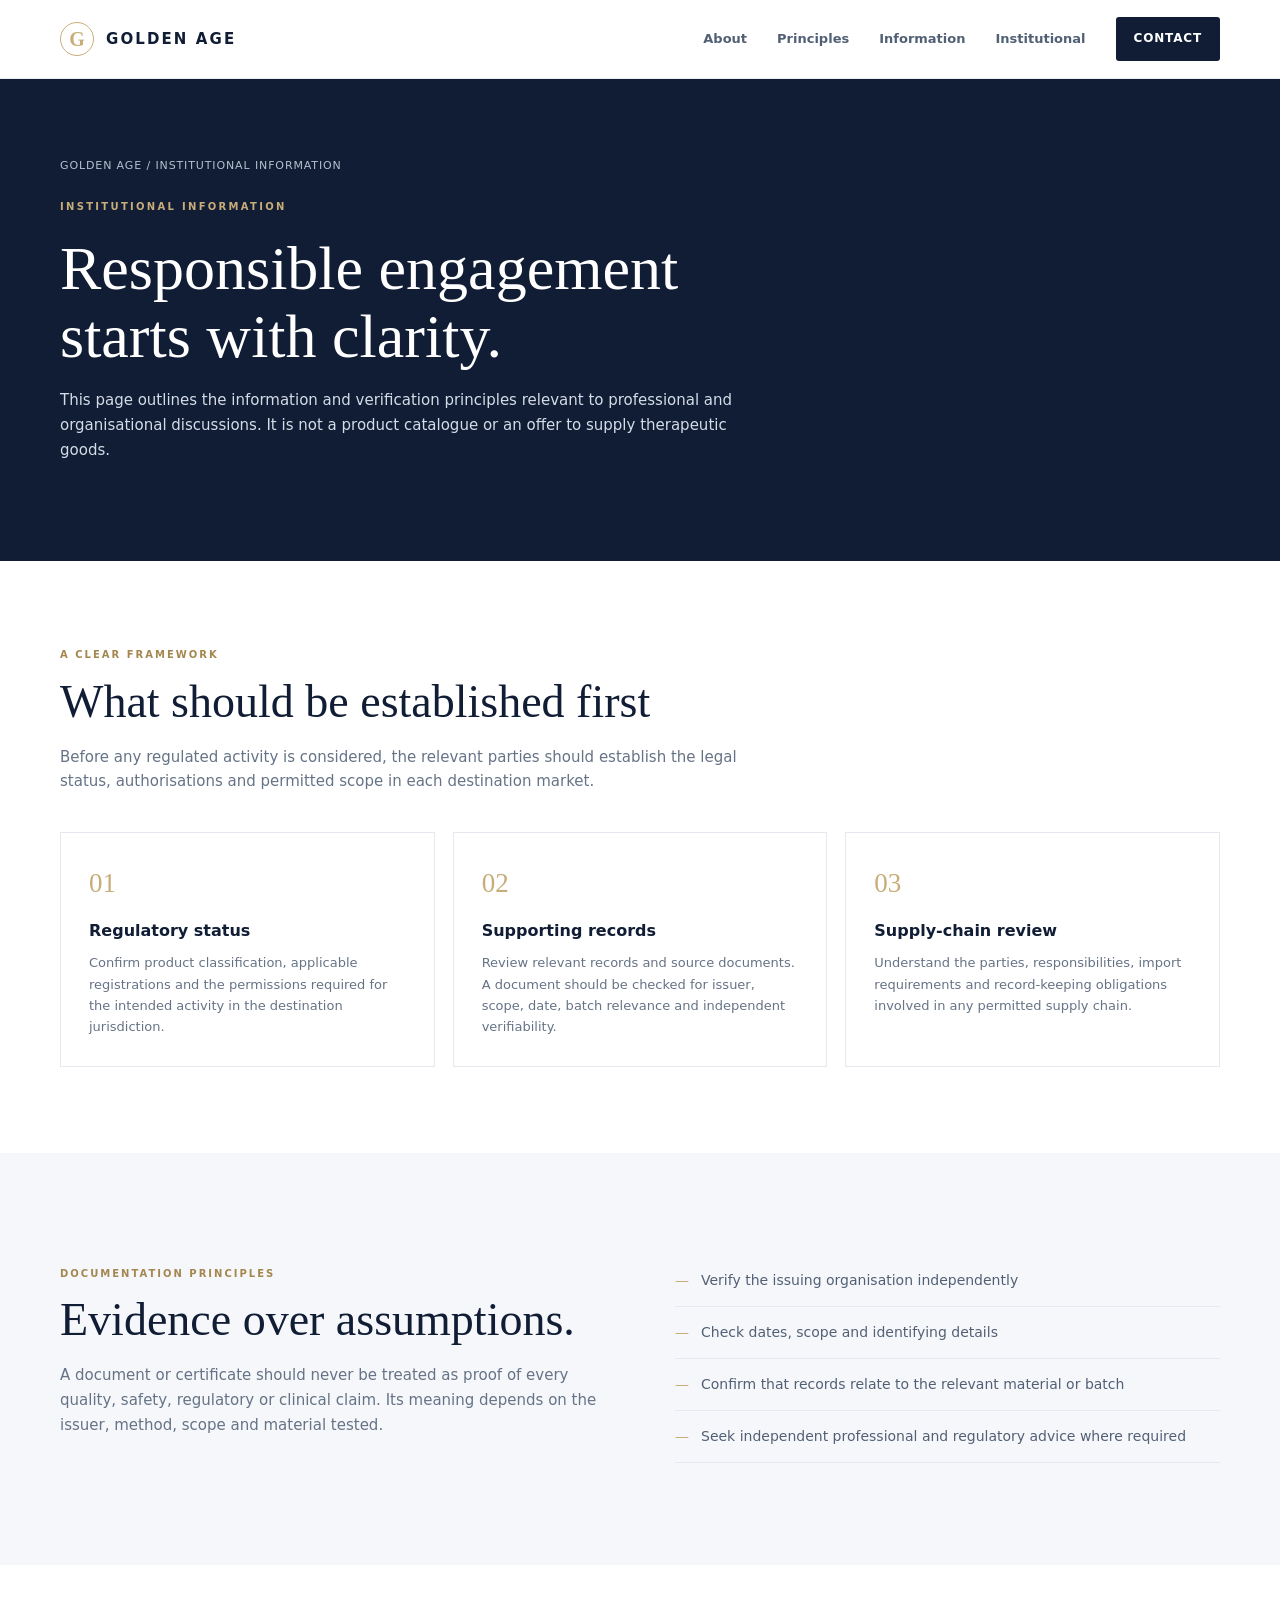
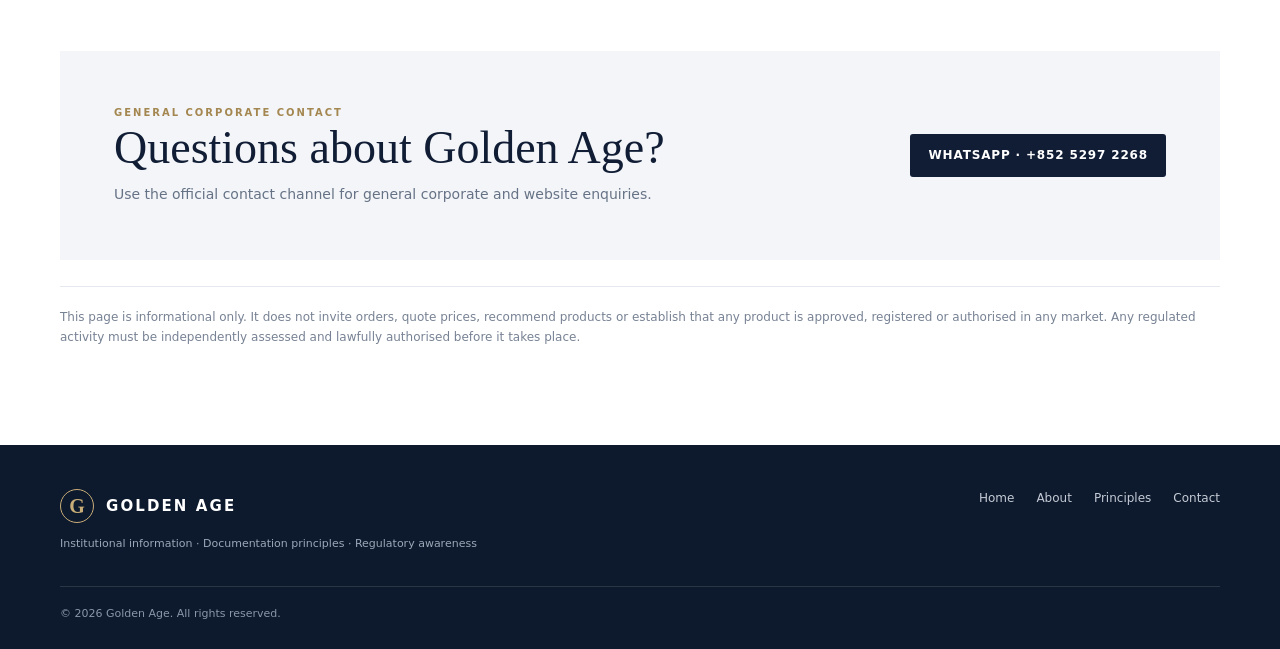
==== wholesale/index.html @ ae931aac "Add institutional information page" ====
<!doctype html>
<html lang="en">
<head>
<meta charset="utf-8"><meta name="viewport" content="width=device-width,initial-scale=1">
<meta name="description" content="Golden Age institutional information and responsible documentation principles.">
<meta name="theme-color" content="#101d35"><title>Institutional Information | Golden Age</title>
<link rel="stylesheet" href="../assets/style.css">
</head>
<body>
<header><div class="wrap nav">
<a class="brand" href="../"><span class="mark">G</span><span>GOLDEN AGE</span></a>
<nav class="links" aria-label="Main navigation"><a href="../#about">About</a><a href="../#principles">Principles</a><a href="../#information">Information</a><a href="./">Institutional</a><a class="nav-cta" href="https://wa.me/85252972268" target="_blank" rel="noopener">CONTACT</a></nav>
</div></header>
<main>
<section class="page-hero"><div class="wrap"><div class="crumb">GOLDEN AGE / INSTITUTIONAL INFORMATION</div><div class="eyebrow" style="margin-top:24px">Institutional information</div><h1>Responsible engagement<br>starts with clarity.</h1><p>This page outlines the information and verification principles relevant to professional and organisational discussions. It is not a product catalogue or an offer to supply therapeutic goods.</p></div></section>
<section class="section"><div class="wrap">
<div class="section-head"><div class="kicker">A clear framework</div><h2>What should be established first</h2><p class="lead">Before any regulated activity is considered, the relevant parties should establish the legal status, authorisations and permitted scope in each destination market.</p></div>
<div class="grid">
<article class="card"><div class="num">01</div><h3>Regulatory status</h3><p>Confirm product classification, applicable registrations and the permissions required for the intended activity in the destination jurisdiction.</p></article>
<article class="card"><div class="num">02</div><h3>Supporting records</h3><p>Review relevant records and source documents. A document should be checked for issuer, scope, date, batch relevance and independent verifiability.</p></article>
<article class="card"><div class="num">03</div><h3>Supply-chain review</h3><p>Understand the parties, responsibilities, import requirements and record-keeping obligations involved in any permitted supply chain.</p></article>
</div></div></section>
<section class="section soft"><div class="wrap split">
<div><div class="kicker">Documentation principles</div><h2>Evidence over assumptions.</h2><p class="lead">A document or certificate should never be treated as proof of every quality, safety, regulatory or clinical claim. Its meaning depends on the issuer, method, scope and material tested.</p></div>
<div><ul class="list"><li>Verify the issuing organisation independently</li><li>Check dates, scope and identifying details</li><li>Confirm that records relate to the relevant material or batch</li><li>Seek independent professional and regulatory advice where required</li></ul></div>
</div></section>
<section class="section"><div class="wrap">
<div class="contact"><div><div class="kicker">General corporate contact</div><h2>Questions about Golden Age?</h2><p>Use the official contact channel for general corporate and website enquiries.</p></div><a class="button" href="https://wa.me/85252972268" target="_blank" rel="noopener">WHATSAPP · +852 5297 2268</a></div>
<p class="notice">This page is informational only. It does not invite orders, quote prices, recommend products or establish that any product is approved, registered or authorised in any market. Any regulated activity must be independently assessed and lawfully authorised before it takes place.</p>
</div></section>
</main>
<footer><div class="wrap"><div class="foot"><div><a class="brand" href="../"><span class="mark">G</span><span style="color:#fff">GOLDEN AGE</span></a><small>Institutional information · Documentation principles · Regulatory awareness</small></div><div class="foot-links"><a href="../">Home</a><a href="../#about">About</a><a href="../#principles">Principles</a><a href="https://wa.me/85252972268" target="_blank" rel="noopener">Contact</a></div></div><div class="copyright">© 2026 Golden Age. All rights reserved.</div></div></footer>
</body></html>
---- assets/style.css ----
:root{--navy:#101d35;--navy2:#172945;--gold:#c8ad78;--ink:#1b2638;--muted:#667386;--line:#e5e9ef;--soft:#f5f7fa;--max:1160px}
*{box-sizing:border-box}html{scroll-behavior:smooth}body{margin:0;font-family:Inter,ui-sans-serif,system-ui,-apple-system,BlinkMacSystemFont,"Segoe UI",sans-serif;color:var(--ink);background:#fff;line-height:1.65}
a{color:inherit;text-decoration:none}.wrap{width:min(var(--max),calc(100% - 48px));margin:auto}
header{position:sticky;top:0;z-index:10;background:rgba(255,255,255,.94);backdrop-filter:blur(14px);border-bottom:1px solid rgba(229,233,239,.9)}
.nav{height:78px;display:flex;align-items:center;justify-content:space-between;gap:24px}.brand{display:flex;align-items:center;gap:12px;color:var(--navy);font-weight:750;letter-spacing:.14em;font-size:15px}.mark{width:34px;height:34px;border:1px solid var(--gold);border-radius:50%;display:grid;place-items:center;color:var(--gold);font-family:Georgia,serif;font-size:20px;letter-spacing:0}.links{display:flex;align-items:center;gap:30px;color:#526075;font-size:13px;font-weight:600}.links a:hover{color:var(--navy)}.nav-cta,.button{display:inline-flex;align-items:center;justify-content:center;padding:12px 18px;border-radius:3px;background:var(--navy);color:#fff;font-size:12px;font-weight:700;letter-spacing:.07em;transition:.2s}.nav-cta:hover,.button:hover{background:var(--navy2);transform:translateY(-1px)}
.hero{background:linear-gradient(115deg,rgba(13,27,49,.96),rgba(19,42,69,.91)),radial-gradient(circle at 80% 20%,#647b91,transparent 38%);color:#fff;overflow:hidden;position:relative}.hero:after{content:"";position:absolute;width:540px;height:540px;border:1px solid rgba(200,173,120,.25);border-radius:50%;right:-130px;top:-200px;box-shadow:0 0 0 55px rgba(200,173,120,.035),0 0 0 110px rgba(200,173,120,.025)}.hero-inner{position:relative;z-index:1;padding:112px 0 120px;max-width:780px}.eyebrow{color:var(--gold);font-size:10px;letter-spacing:.23em;font-weight:800;text-transform:uppercase}.hero h1{font-family:Georgia,"Times New Roman",serif;font-weight:400;font-size:clamp(44px,7vw,76px);line-height:1.08;letter-spacing:-.035em;margin:24px 0}.hero p{color:#d5deea;max-width:610px;font-size:16px;line-height:1.85;margin:0 0 32px}.hero .button{background:var(--gold);color:var(--navy)}.hero .button:hover{background:#dbc69b}
.section{padding:86px 0}.section.soft{background:var(--soft)}.section-head{max-width:680px;margin-bottom:38px}.kicker{color:#a48750;font-size:10px;letter-spacing:.2em;font-weight:800;text-transform:uppercase}.section h2{font-family:Georgia,serif;font-size:clamp(32px,4vw,46px);font-weight:400;line-height:1.15;color:var(--navy);margin:12px 0 16px}.lead{color:var(--muted);font-size:15px;max-width:680px}.grid{display:grid;grid-template-columns:repeat(3,1fr);gap:18px}.card{background:#fff;border:1px solid var(--line);padding:28px;min-height:210px}.card .num{font-family:Georgia,serif;color:var(--gold);font-size:27px}.card h3{font-size:16px;color:var(--navy);margin:12px 0 8px}.card p{font-size:13px;color:var(--muted);margin:0}.split{display:grid;grid-template-columns:1fr 1fr;gap:70px;align-items:center}.panel{background:var(--navy);color:#fff;padding:42px;position:relative;overflow:hidden}.panel:after{content:"GA";position:absolute;right:15px;bottom:-50px;font-family:Georgia,serif;font-size:190px;color:rgba(255,255,255,.045)}.panel h3{font-family:Georgia,serif;font-weight:400;font-size:30px;line-height:1.2;margin:0 0 15px;position:relative;z-index:1}.panel p{color:#d0d9e5;font-size:13px;position:relative;z-index:1}.list{padding:0;list-style:none}.list li{padding:14px 0;border-bottom:1px solid var(--line);font-size:14px;color:#526075}.list li:before{content:"—";color:var(--gold);margin-right:12px}.contact{background:#f3f5f8;padding:54px;display:flex;justify-content:space-between;align-items:center;gap:30px}.contact h2{margin:0 0 8px}.contact p{margin:0;color:var(--muted);font-size:14px}.notice{font-size:12px;color:#778294;line-height:1.7;border-top:1px solid var(--line);padding-top:20px;margin-top:26px}
footer{background:#0d192c;color:#d8dfeb;padding:44px 0 26px}.foot{display:flex;justify-content:space-between;gap:30px;align-items:flex-start}.foot small{display:block;color:#9ba8ba;font-size:11px;max-width:600px;margin-top:12px}.foot-links{display:flex;gap:22px;color:#c4cbd6;font-size:12px}.copyright{border-top:1px solid rgba(255,255,255,.12);margin-top:32px;padding-top:18px;color:#8997aa;font-size:11px}
.page-hero{background:var(--navy);color:#fff;padding:78px 0 84px}.page-hero h1{font-family:Georgia,serif;font-size:clamp(40px,6vw,62px);font-weight:400;line-height:1.1;margin:18px 0}.page-hero p{max-width:680px;color:#d4dce7;font-size:15px}.crumb{font-size:11px;color:#b5c0ce;letter-spacing:.08em}
@media(max-width:760px){.wrap{width:min(100% - 36px,var(--max))}.nav{height:68px}.links{gap:14px}.links a:not(.nav-cta){display:none}.nav-cta{padding:10px 12px;font-size:10px}.hero-inner{padding:78px 0 88px}.grid{grid-template-columns:1fr}.section{padding:64px 0}.split{grid-template-columns:1fr;gap:28px}.contact{padding:30px;display:block}.contact .button{margin-top:22px}.foot{display:block}.foot-links{margin-top:24px;flex-wrap:wrap}.panel{padding:30px}}
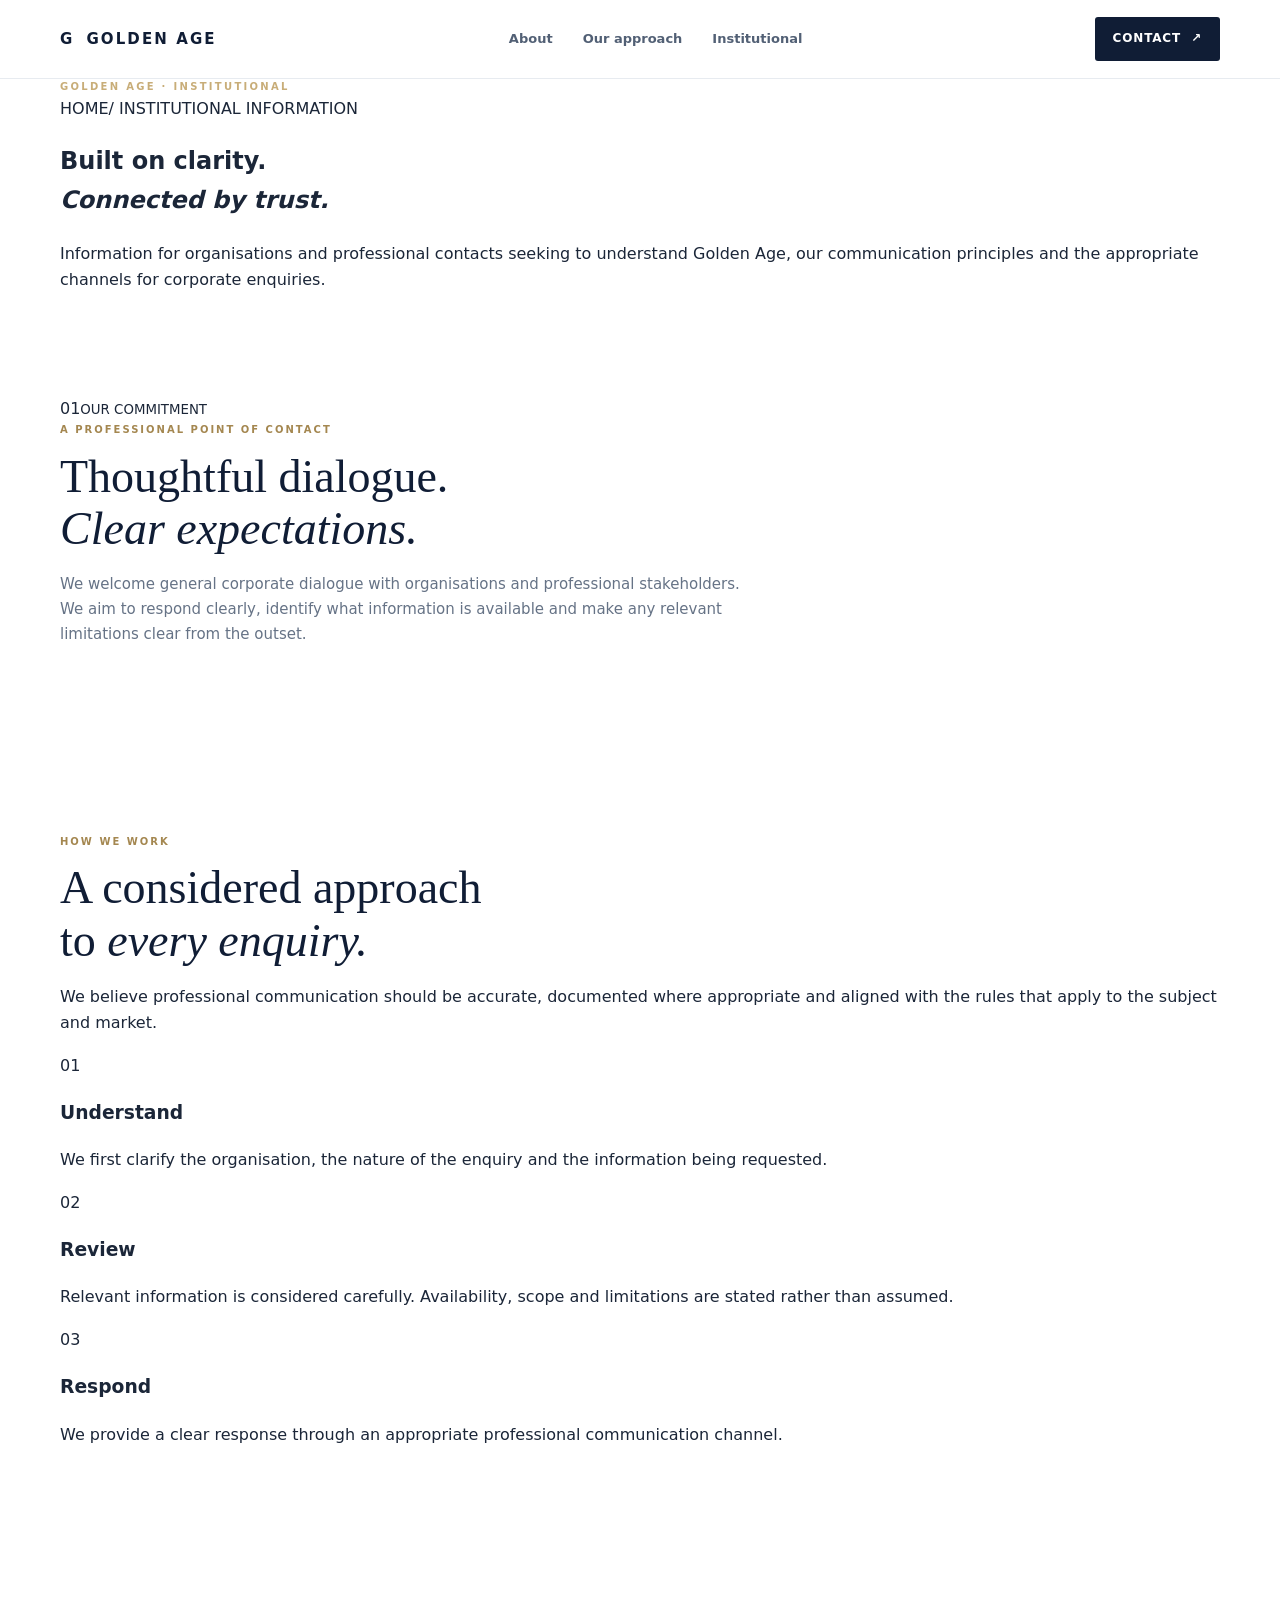
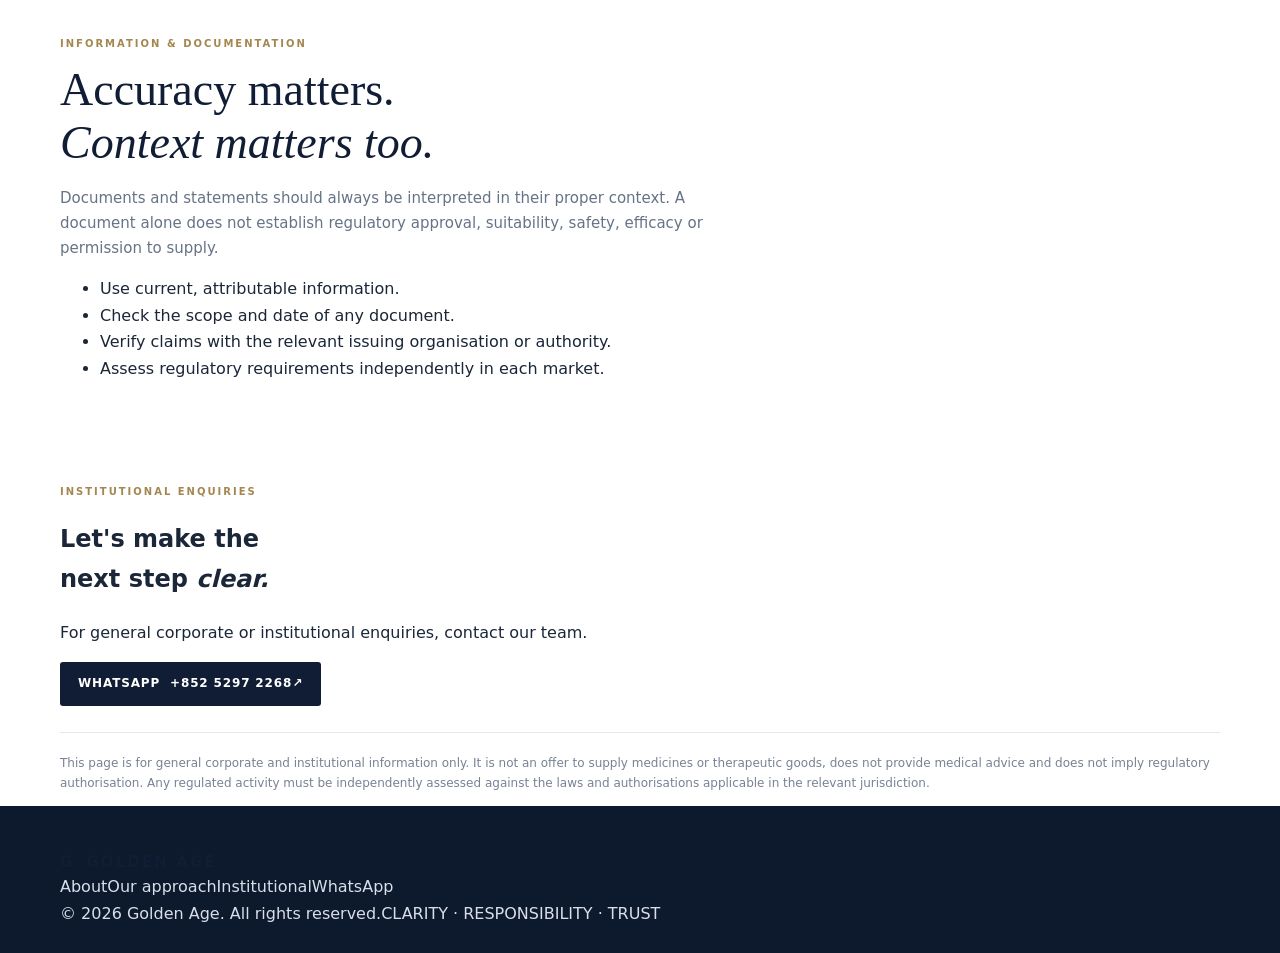
==== commit 3e3b4ba5: "Add Golden Age institutional information landing page" ====
--- a/wholesale/index.html
+++ b/wholesale/index.html
@@ -1,33 +1,20 @@
 <!doctype html>
 <html lang="en">
 <head>
-<meta charset="utf-8"><meta name="viewport" content="width=device-width,initial-scale=1">
-<meta name="description" content="Golden Age institutional information and responsible documentation principles.">
-<meta name="theme-color" content="#101d35"><title>Institutional Information | Golden Age</title>
-<link rel="stylesheet" href="../assets/style.css">
+<meta charset="utf-8"><meta name="viewport" content="width=device-width,initial-scale=1"><meta name="theme-color" content="#123b32">
+<meta name="description" content="Golden Age institutional information — corporate enquiries, documentation principles and responsible communication.">
+<meta property="og:title" content="Institutional Information | Golden Age"><meta property="og:description" content="Connect with Golden Age for general institutional and corporate enquiries.">
+<title>Institutional Information | Golden Age</title><link rel="stylesheet" href="../assets/style.css">
 </head>
 <body>
-<header><div class="wrap nav">
-<a class="brand" href="../"><span class="mark">G</span><span>GOLDEN AGE</span></a>
-<nav class="links" aria-label="Main navigation"><a href="../#about">About</a><a href="../#principles">Principles</a><a href="../#information">Information</a><a href="./">Institutional</a><a class="nav-cta" href="https://wa.me/85252972268" target="_blank" rel="noopener">CONTACT</a></nav>
-</div></header>
+<header class="site-header"><div class="wrap nav"><a class="brand" href="../"><span class="brand-mark">G</span><span>GOLDEN AGE</span></a><nav class="links" aria-label="Main navigation"><a href="../#about">About</a><a href="../#principles">Our approach</a><a class="active" href="./">Institutional</a></nav><a class="nav-cta" href="https://wa.me/85252972268?text=Hello%20Golden%20Age%2C%20I%27d%20like%20to%20make%20a%20general%20institutional%20enquiry." target="_blank" rel="noopener noreferrer">CONTACT&nbsp; ↗</a></div></header>
 <main>
-<section class="page-hero"><div class="wrap"><div class="crumb">GOLDEN AGE / INSTITUTIONAL INFORMATION</div><div class="eyebrow" style="margin-top:24px">Institutional information</div><h1>Responsible engagement<br>starts with clarity.</h1><p>This page outlines the information and verification principles relevant to professional and organisational discussions. It is not a product catalogue or an offer to supply therapeutic goods.</p></div></section>
-<section class="section"><div class="wrap">
-<div class="section-head"><div class="kicker">A clear framework</div><h2>What should be established first</h2><p class="lead">Before any regulated activity is considered, the relevant parties should establish the legal status, authorisations and permitted scope in each destination market.</p></div>
-<div class="grid">
-<article class="card"><div class="num">01</div><h3>Regulatory status</h3><p>Confirm product classification, applicable registrations and the permissions required for the intended activity in the destination jurisdiction.</p></article>
-<article class="card"><div class="num">02</div><h3>Supporting records</h3><p>Review relevant records and source documents. A document should be checked for issuer, scope, date, batch relevance and independent verifiability.</p></article>
-<article class="card"><div class="num">03</div><h3>Supply-chain review</h3><p>Understand the parties, responsibilities, import requirements and record-keeping obligations involved in any permitted supply chain.</p></article>
-</div></div></section>
-<section class="section soft"><div class="wrap split">
-<div><div class="kicker">Documentation principles</div><h2>Evidence over assumptions.</h2><p class="lead">A document or certificate should never be treated as proof of every quality, safety, regulatory or clinical claim. Its meaning depends on the issuer, method, scope and material tested.</p></div>
-<div><ul class="list"><li>Verify the issuing organisation independently</li><li>Check dates, scope and identifying details</li><li>Confirm that records relate to the relevant material or batch</li><li>Seek independent professional and regulatory advice where required</li></ul></div>
-</div></section>
-<section class="section"><div class="wrap">
-<div class="contact"><div><div class="kicker">General corporate contact</div><h2>Questions about Golden Age?</h2><p>Use the official contact channel for general corporate and website enquiries.</p></div><a class="button" href="https://wa.me/85252972268" target="_blank" rel="noopener">WHATSAPP · +852 5297 2268</a></div>
-<p class="notice">This page is informational only. It does not invite orders, quote prices, recommend products or establish that any product is approved, registered or authorised in any market. Any regulated activity must be independently assessed and lawfully authorised before it takes place.</p>
-</div></section>
+<section class="sub-hero"><div class="wrap"><div class="eyebrow"><span class="eyebrow-line"></span> GOLDEN AGE · INSTITUTIONAL</div><div class="sub-hero-grid"><div><div class="breadcrumb"><a href="../">HOME</a><span>/</span> INSTITUTIONAL INFORMATION</div><h1>Built on clarity.<br><em>Connected by trust.</em></h1></div><p>Information for organisations and professional contacts seeking to understand Golden Age, our communication principles and the appropriate channels for corporate enquiries.</p></div></div></section>
+<section class="section institutional-intro"><div class="wrap intro-grid"><div class="section-index"><span>01</span><i></i><small>OUR COMMITMENT</small></div><div><div class="kicker">A PROFESSIONAL POINT OF CONTACT</div><h2>Thoughtful dialogue.<br><em>Clear expectations.</em></h2><p class="lead">We welcome general corporate dialogue with organisations and professional stakeholders. We aim to respond clearly, identify what information is available and make any relevant limitations clear from the outset.</p></div></div></section>
+<section class="section institutional-soft"><div class="wrap"><div class="section-heading"><div><div class="kicker">HOW WE WORK</div><h2>A considered approach<br>to <em>every enquiry.</em></h2></div><p>We believe professional communication should be accurate, documented where appropriate and aligned with the rules that apply to the subject and market.</p></div><div class="process-grid"><article><span>01</span><h3>Understand</h3><p>We first clarify the organisation, the nature of the enquiry and the information being requested.</p></article><article><span>02</span><h3>Review</h3><p>Relevant information is considered carefully. Availability, scope and limitations are stated rather than assumed.</p></article><article><span>03</span><h3>Respond</h3><p>We provide a clear response through an appropriate professional communication channel.</p></article></div></div></section>
+<section class="section"><div class="wrap documentation-grid"><div><div class="kicker">INFORMATION &amp; DOCUMENTATION</div><h2>Accuracy matters.<br><em>Context matters too.</em></h2></div><div><p class="lead">Documents and statements should always be interpreted in their proper context. A document alone does not establish regulatory approval, suitability, safety, efficacy or permission to supply.</p><ul class="clean-list"><li>Use current, attributable information.</li><li>Check the scope and date of any document.</li><li>Verify claims with the relevant issuing organisation or authority.</li><li>Assess regulatory requirements independently in each market.</li></ul></div></div></section>
+<section class="cta-section"><div class="wrap cta-panel"><div><div class="kicker kicker-light">INSTITUTIONAL ENQUIRIES</div><h2>Let's make the<br>next step <em>clear.</em></h2><p>For general corporate or institutional enquiries, contact our team.</p></div><a class="button button-light" href="https://wa.me/85252972268?text=Hello%20Golden%20Age%2C%20I%27d%20like%20to%20make%20a%20general%20institutional%20enquiry." target="_blank" rel="noopener noreferrer">WHATSAPP&nbsp; +852 5297 2268 <span>↗</span></a></div></section>
+<div class="wrap"><p class="notice">This page is for general corporate and institutional information only. It is not an offer to supply medicines or therapeutic goods, does not provide medical advice and does not imply regulatory authorisation. Any regulated activity must be independently assessed against the laws and authorisations applicable in the relevant jurisdiction.</p></div>
 </main>
-<footer><div class="wrap"><div class="foot"><div><a class="brand" href="../"><span class="mark">G</span><span style="color:#fff">GOLDEN AGE</span></a><small>Institutional information · Documentation principles · Regulatory awareness</small></div><div class="foot-links"><a href="../">Home</a><a href="../#about">About</a><a href="../#principles">Principles</a><a href="https://wa.me/85252972268" target="_blank" rel="noopener">Contact</a></div></div><div class="copyright">© 2026 Golden Age. All rights reserved.</div></div></footer>
+<footer><div class="wrap footer-top"><a class="brand brand-footer" href="../"><span class="brand-mark">G</span><span>GOLDEN AGE</span></a><div class="footer-links"><a href="../#about">About</a><a href="../#principles">Our approach</a><a href="./">Institutional</a><a href="https://wa.me/85252972268" target="_blank" rel="noopener noreferrer">WhatsApp</a></div></div><div class="wrap footer-bottom"><span>© 2026 Golden Age. All rights reserved.</span><span>CLARITY · RESPONSIBILITY · TRUST</span></div></footer>
 </body></html>
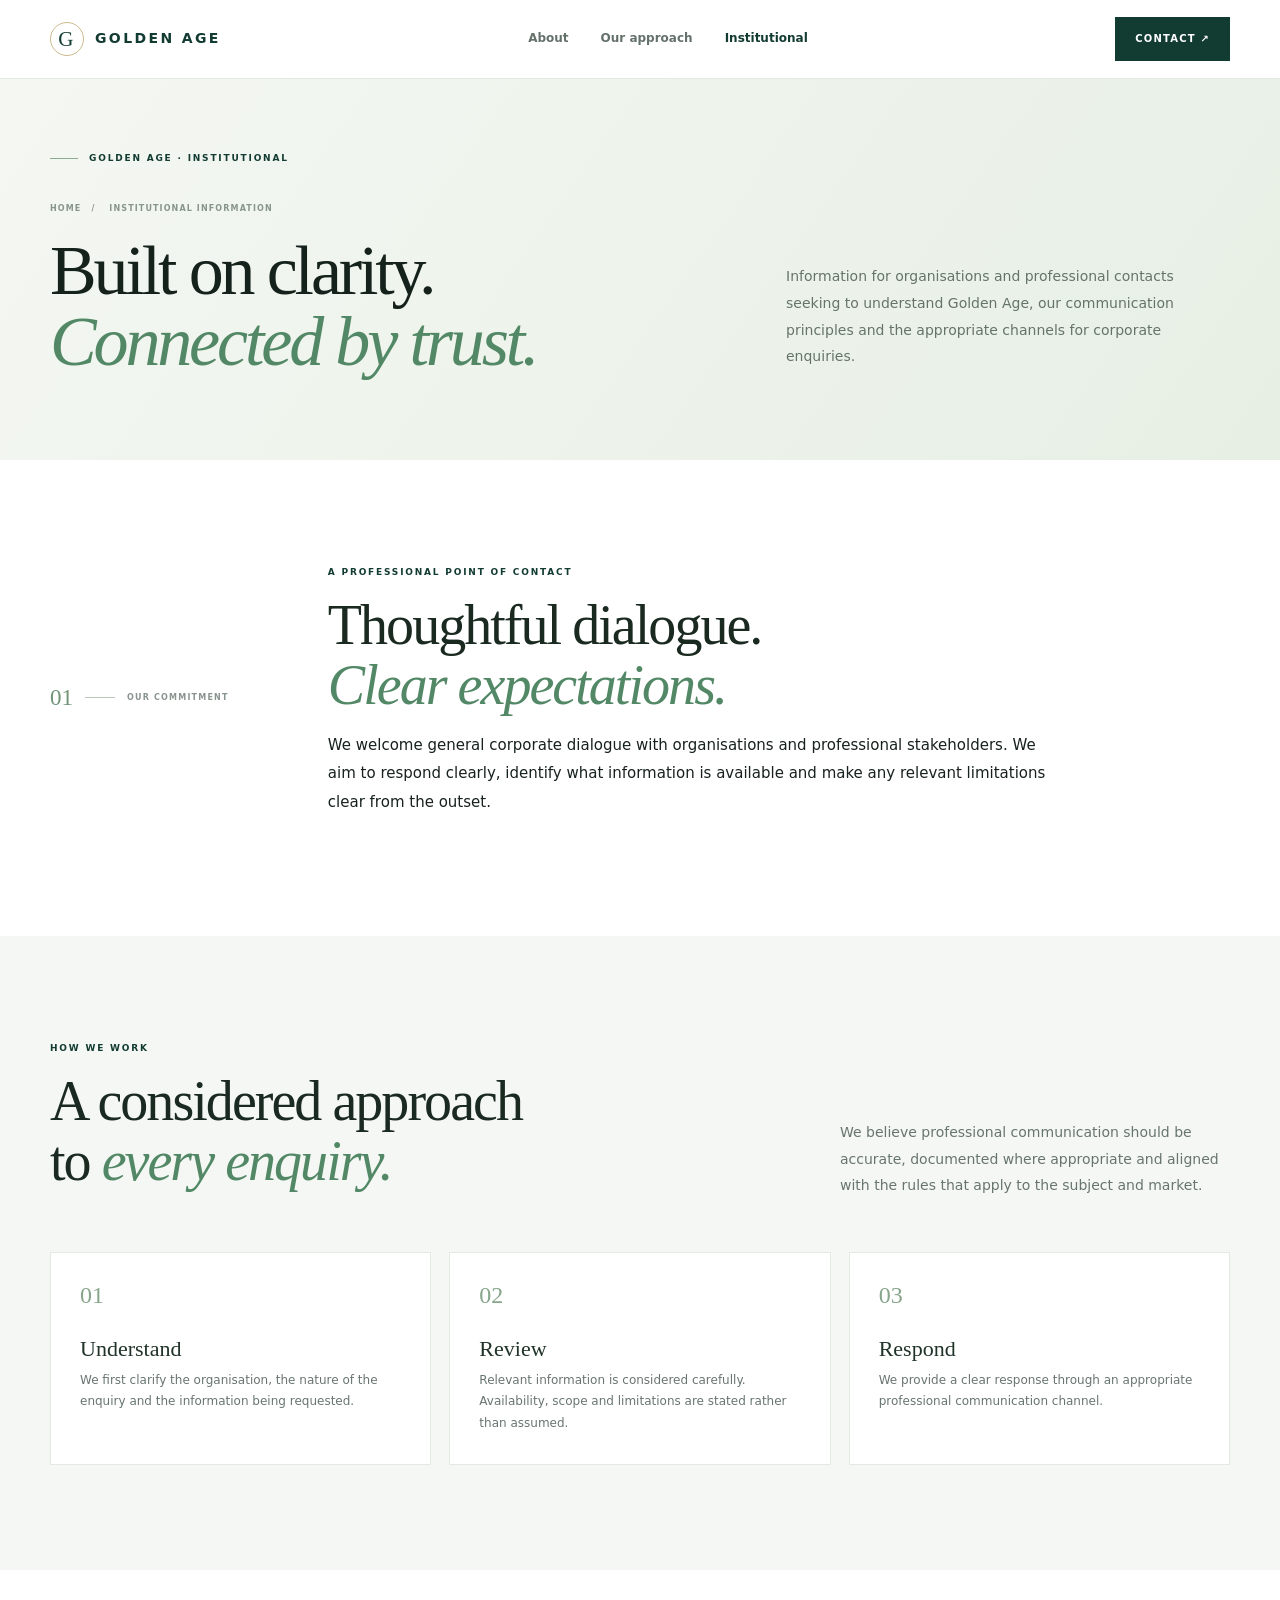
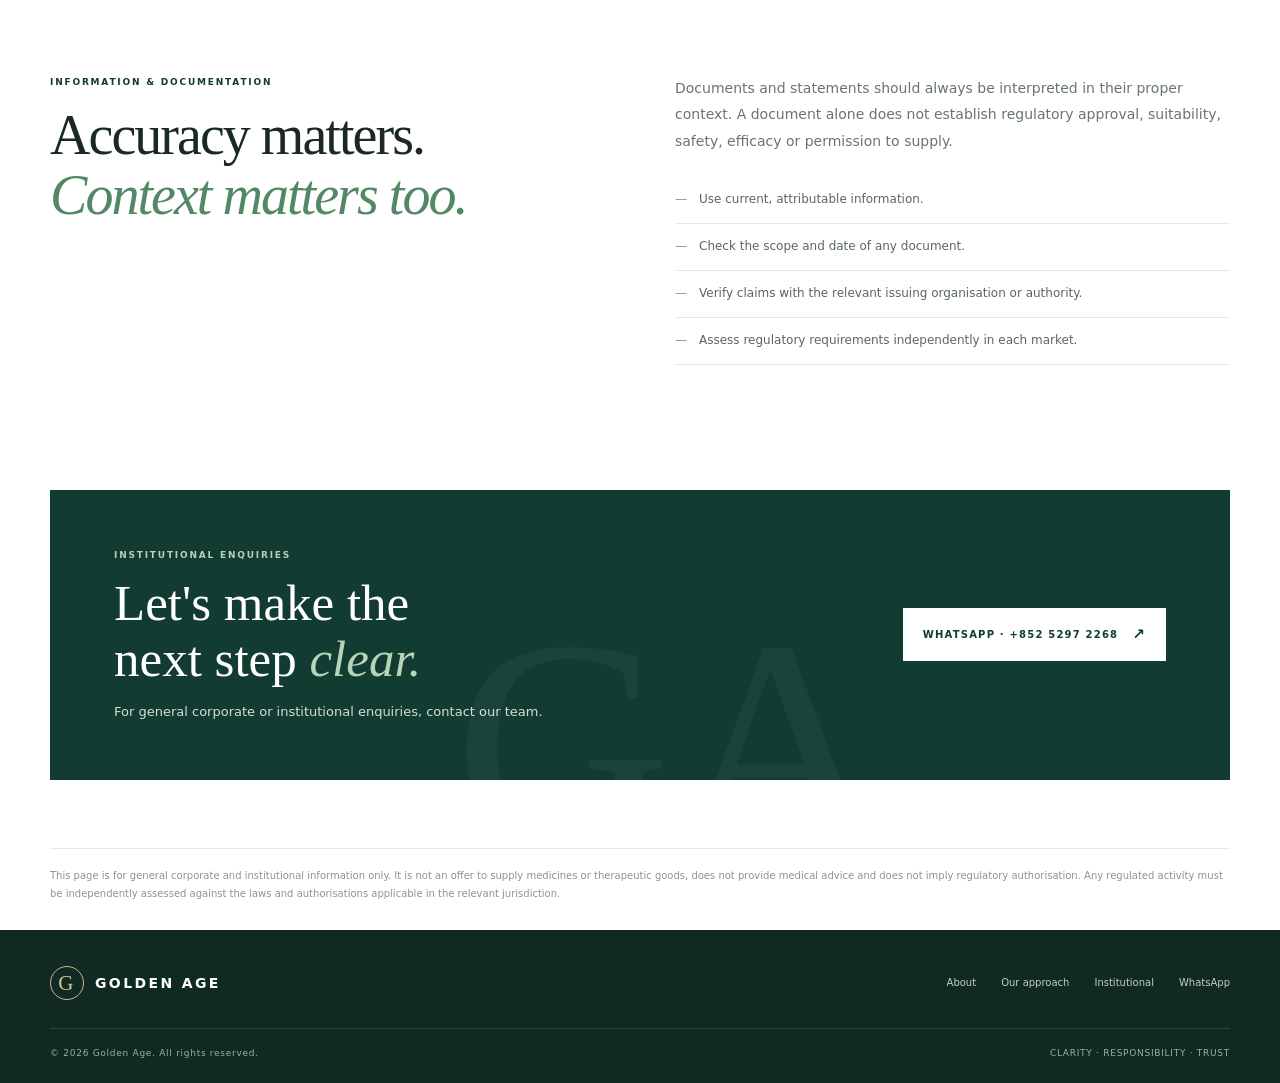
==== commit ee690541: "Add responsive Golden Age institutional landing page" ====
--- a/wholesale/index.html
+++ b/wholesale/index.html
@@ -1,20 +1,8 @@
-<!doctype html>
-<html lang="en">
-<head>
-<meta charset="utf-8"><meta name="viewport" content="width=device-width,initial-scale=1"><meta name="theme-color" content="#123b32">
-<meta name="description" content="Golden Age institutional information — corporate enquiries, documentation principles and responsible communication.">
-<meta property="og:title" content="Institutional Information | Golden Age"><meta property="og:description" content="Connect with Golden Age for general institutional and corporate enquiries.">
-<title>Institutional Information | Golden Age</title><link rel="stylesheet" href="../assets/style.css">
-</head>
-<body>
-<header class="site-header"><div class="wrap nav"><a class="brand" href="../"><span class="brand-mark">G</span><span>GOLDEN AGE</span></a><nav class="links" aria-label="Main navigation"><a href="../#about">About</a><a href="../#principles">Our approach</a><a class="active" href="./">Institutional</a></nav><a class="nav-cta" href="https://wa.me/85252972268?text=Hello%20Golden%20Age%2C%20I%27d%20like%20to%20make%20a%20general%20institutional%20enquiry." target="_blank" rel="noopener noreferrer">CONTACT&nbsp; ↗</a></div></header>
-<main>
-<section class="sub-hero"><div class="wrap"><div class="eyebrow"><span class="eyebrow-line"></span> GOLDEN AGE · INSTITUTIONAL</div><div class="sub-hero-grid"><div><div class="breadcrumb"><a href="../">HOME</a><span>/</span> INSTITUTIONAL INFORMATION</div><h1>Built on clarity.<br><em>Connected by trust.</em></h1></div><p>Information for organisations and professional contacts seeking to understand Golden Age, our communication principles and the appropriate channels for corporate enquiries.</p></div></div></section>
+<!doctype html><html lang="en"><head><meta charset="utf-8"><meta name="viewport" content="width=device-width,initial-scale=1"><meta name="theme-color" content="#123b32"><meta name="description" content="Golden Age institutional information and general corporate enquiries."><title>Institutional Information | Golden Age</title><link rel="stylesheet" href="../assets/style.css"></head><body>
+<header class="site-header"><div class="wrap nav"><a class="brand" href="../"><span class="brand-mark">G</span><span>GOLDEN AGE</span></a><nav class="links"><a href="../#about">About</a><a href="../#principles">Our approach</a><a class="active" href="./">Institutional</a></nav><a class="nav-cta" href="https://wa.me/85252972268?text=Hello%20Golden%20Age%2C%20I%27d%20like%20to%20make%20a%20general%20institutional%20enquiry." target="_blank" rel="noopener noreferrer">CONTACT ↗</a></div></header>
+<main><section class="sub-hero"><div class="wrap"><div class="eyebrow"><span class="eyebrow-line"></span> GOLDEN AGE · INSTITUTIONAL</div><div class="sub-hero-grid"><div><div class="breadcrumb"><a href="../">HOME</a><span>/</span> INSTITUTIONAL INFORMATION</div><h1>Built on clarity.<br><em>Connected by trust.</em></h1></div><p>Information for organisations and professional contacts seeking to understand Golden Age, our communication principles and the appropriate channels for corporate enquiries.</p></div></div></section>
 <section class="section institutional-intro"><div class="wrap intro-grid"><div class="section-index"><span>01</span><i></i><small>OUR COMMITMENT</small></div><div><div class="kicker">A PROFESSIONAL POINT OF CONTACT</div><h2>Thoughtful dialogue.<br><em>Clear expectations.</em></h2><p class="lead">We welcome general corporate dialogue with organisations and professional stakeholders. We aim to respond clearly, identify what information is available and make any relevant limitations clear from the outset.</p></div></div></section>
 <section class="section institutional-soft"><div class="wrap"><div class="section-heading"><div><div class="kicker">HOW WE WORK</div><h2>A considered approach<br>to <em>every enquiry.</em></h2></div><p>We believe professional communication should be accurate, documented where appropriate and aligned with the rules that apply to the subject and market.</p></div><div class="process-grid"><article><span>01</span><h3>Understand</h3><p>We first clarify the organisation, the nature of the enquiry and the information being requested.</p></article><article><span>02</span><h3>Review</h3><p>Relevant information is considered carefully. Availability, scope and limitations are stated rather than assumed.</p></article><article><span>03</span><h3>Respond</h3><p>We provide a clear response through an appropriate professional communication channel.</p></article></div></div></section>
 <section class="section"><div class="wrap documentation-grid"><div><div class="kicker">INFORMATION &amp; DOCUMENTATION</div><h2>Accuracy matters.<br><em>Context matters too.</em></h2></div><div><p class="lead">Documents and statements should always be interpreted in their proper context. A document alone does not establish regulatory approval, suitability, safety, efficacy or permission to supply.</p><ul class="clean-list"><li>Use current, attributable information.</li><li>Check the scope and date of any document.</li><li>Verify claims with the relevant issuing organisation or authority.</li><li>Assess regulatory requirements independently in each market.</li></ul></div></div></section>
-<section class="cta-section"><div class="wrap cta-panel"><div><div class="kicker kicker-light">INSTITUTIONAL ENQUIRIES</div><h2>Let's make the<br>next step <em>clear.</em></h2><p>For general corporate or institutional enquiries, contact our team.</p></div><a class="button button-light" href="https://wa.me/85252972268?text=Hello%20Golden%20Age%2C%20I%27d%20like%20to%20make%20a%20general%20institutional%20enquiry." target="_blank" rel="noopener noreferrer">WHATSAPP&nbsp; +852 5297 2268 <span>↗</span></a></div></section>
-<div class="wrap"><p class="notice">This page is for general corporate and institutional information only. It is not an offer to supply medicines or therapeutic goods, does not provide medical advice and does not imply regulatory authorisation. Any regulated activity must be independently assessed against the laws and authorisations applicable in the relevant jurisdiction.</p></div>
-</main>
-<footer><div class="wrap footer-top"><a class="brand brand-footer" href="../"><span class="brand-mark">G</span><span>GOLDEN AGE</span></a><div class="footer-links"><a href="../#about">About</a><a href="../#principles">Our approach</a><a href="./">Institutional</a><a href="https://wa.me/85252972268" target="_blank" rel="noopener noreferrer">WhatsApp</a></div></div><div class="wrap footer-bottom"><span>© 2026 Golden Age. All rights reserved.</span><span>CLARITY · RESPONSIBILITY · TRUST</span></div></footer>
-</body></html>+<section class="cta-section"><div class="wrap cta-panel"><div><div class="kicker kicker-light">INSTITUTIONAL ENQUIRIES</div><h2>Let's make the<br>next step <em>clear.</em></h2><p>For general corporate or institutional enquiries, contact our team.</p></div><a class="button button-light" href="https://wa.me/85252972268?text=Hello%20Golden%20Age%2C%20I%27d%20like%20to%20make%20a%20general%20institutional%20enquiry." target="_blank" rel="noopener noreferrer">WHATSAPP · +852 5297 2268 <span>↗</span></a></div></section><div class="wrap"><p class="notice">This page is for general corporate and institutional information only. It is not an offer to supply medicines or therapeutic goods, does not provide medical advice and does not imply regulatory authorisation. Any regulated activity must be independently assessed against the laws and authorisations applicable in the relevant jurisdiction.</p></div></main>
+<footer><div class="wrap footer-top"><a class="brand brand-footer" href="../"><span class="brand-mark">G</span><span>GOLDEN AGE</span></a><div class="footer-links"><a href="../#about">About</a><a href="../#principles">Our approach</a><a href="./">Institutional</a><a href="https://wa.me/85252972268" target="_blank" rel="noopener noreferrer">WhatsApp</a></div></div><div class="wrap footer-bottom"><span>© 2026 Golden Age. All rights reserved.</span><span>CLARITY · RESPONSIBILITY · TRUST</span></div></footer></body></html>
--- a/assets/style.css
+++ b/assets/style.css
@@ -1,10 +1,4 @@
-:root{--navy:#101d35;--navy2:#172945;--gold:#c8ad78;--ink:#1b2638;--muted:#667386;--line:#e5e9ef;--soft:#f5f7fa;--max:1160px}
-*{box-sizing:border-box}html{scroll-behavior:smooth}body{margin:0;font-family:Inter,ui-sans-serif,system-ui,-apple-system,BlinkMacSystemFont,"Segoe UI",sans-serif;color:var(--ink);background:#fff;line-height:1.65}
-a{color:inherit;text-decoration:none}.wrap{width:min(var(--max),calc(100% - 48px));margin:auto}
-header{position:sticky;top:0;z-index:10;background:rgba(255,255,255,.94);backdrop-filter:blur(14px);border-bottom:1px solid rgba(229,233,239,.9)}
-.nav{height:78px;display:flex;align-items:center;justify-content:space-between;gap:24px}.brand{display:flex;align-items:center;gap:12px;color:var(--navy);font-weight:750;letter-spacing:.14em;font-size:15px}.mark{width:34px;height:34px;border:1px solid var(--gold);border-radius:50%;display:grid;place-items:center;color:var(--gold);font-family:Georgia,serif;font-size:20px;letter-spacing:0}.links{display:flex;align-items:center;gap:30px;color:#526075;font-size:13px;font-weight:600}.links a:hover{color:var(--navy)}.nav-cta,.button{display:inline-flex;align-items:center;justify-content:center;padding:12px 18px;border-radius:3px;background:var(--navy);color:#fff;font-size:12px;font-weight:700;letter-spacing:.07em;transition:.2s}.nav-cta:hover,.button:hover{background:var(--navy2);transform:translateY(-1px)}
-.hero{background:linear-gradient(115deg,rgba(13,27,49,.96),rgba(19,42,69,.91)),radial-gradient(circle at 80% 20%,#647b91,transparent 38%);color:#fff;overflow:hidden;position:relative}.hero:after{content:"";position:absolute;width:540px;height:540px;border:1px solid rgba(200,173,120,.25);border-radius:50%;right:-130px;top:-200px;box-shadow:0 0 0 55px rgba(200,173,120,.035),0 0 0 110px rgba(200,173,120,.025)}.hero-inner{position:relative;z-index:1;padding:112px 0 120px;max-width:780px}.eyebrow{color:var(--gold);font-size:10px;letter-spacing:.23em;font-weight:800;text-transform:uppercase}.hero h1{font-family:Georgia,"Times New Roman",serif;font-weight:400;font-size:clamp(44px,7vw,76px);line-height:1.08;letter-spacing:-.035em;margin:24px 0}.hero p{color:#d5deea;max-width:610px;font-size:16px;line-height:1.85;margin:0 0 32px}.hero .button{background:var(--gold);color:var(--navy)}.hero .button:hover{background:#dbc69b}
-.section{padding:86px 0}.section.soft{background:var(--soft)}.section-head{max-width:680px;margin-bottom:38px}.kicker{color:#a48750;font-size:10px;letter-spacing:.2em;font-weight:800;text-transform:uppercase}.section h2{font-family:Georgia,serif;font-size:clamp(32px,4vw,46px);font-weight:400;line-height:1.15;color:var(--navy);margin:12px 0 16px}.lead{color:var(--muted);font-size:15px;max-width:680px}.grid{display:grid;grid-template-columns:repeat(3,1fr);gap:18px}.card{background:#fff;border:1px solid var(--line);padding:28px;min-height:210px}.card .num{font-family:Georgia,serif;color:var(--gold);font-size:27px}.card h3{font-size:16px;color:var(--navy);margin:12px 0 8px}.card p{font-size:13px;color:var(--muted);margin:0}.split{display:grid;grid-template-columns:1fr 1fr;gap:70px;align-items:center}.panel{background:var(--navy);color:#fff;padding:42px;position:relative;overflow:hidden}.panel:after{content:"GA";position:absolute;right:15px;bottom:-50px;font-family:Georgia,serif;font-size:190px;color:rgba(255,255,255,.045)}.panel h3{font-family:Georgia,serif;font-weight:400;font-size:30px;line-height:1.2;margin:0 0 15px;position:relative;z-index:1}.panel p{color:#d0d9e5;font-size:13px;position:relative;z-index:1}.list{padding:0;list-style:none}.list li{padding:14px 0;border-bottom:1px solid var(--line);font-size:14px;color:#526075}.list li:before{content:"—";color:var(--gold);margin-right:12px}.contact{background:#f3f5f8;padding:54px;display:flex;justify-content:space-between;align-items:center;gap:30px}.contact h2{margin:0 0 8px}.contact p{margin:0;color:var(--muted);font-size:14px}.notice{font-size:12px;color:#778294;line-height:1.7;border-top:1px solid var(--line);padding-top:20px;margin-top:26px}
-footer{background:#0d192c;color:#d8dfeb;padding:44px 0 26px}.foot{display:flex;justify-content:space-between;gap:30px;align-items:flex-start}.foot small{display:block;color:#9ba8ba;font-size:11px;max-width:600px;margin-top:12px}.foot-links{display:flex;gap:22px;color:#c4cbd6;font-size:12px}.copyright{border-top:1px solid rgba(255,255,255,.12);margin-top:32px;padding-top:18px;color:#8997aa;font-size:11px}
-.page-hero{background:var(--navy);color:#fff;padding:78px 0 84px}.page-hero h1{font-family:Georgia,serif;font-size:clamp(40px,6vw,62px);font-weight:400;line-height:1.1;margin:18px 0}.page-hero p{max-width:680px;color:#d4dce7;font-size:15px}.crumb{font-size:11px;color:#b5c0ce;letter-spacing:.08em}
-@media(max-width:760px){.wrap{width:min(100% - 36px,var(--max))}.nav{height:68px}.links{gap:14px}.links a:not(.nav-cta){display:none}.nav-cta{padding:10px 12px;font-size:10px}.hero-inner{padding:78px 0 88px}.grid{grid-template-columns:1fr}.section{padding:64px 0}.split{grid-template-columns:1fr;gap:28px}.contact{padding:30px;display:block}.contact .button{margin-top:22px}.foot{display:block}.foot-links{margin-top:24px;flex-wrap:wrap}.panel{padding:30px}}+:root{--green:#123b32;--green2:#1c5948;--ink:#17221e;--muted:#68756f;--line:#e4e9e4;--soft:#f4f7f3;--gold:#cbb98b;--max:1180px}*{box-sizing:border-box}html{scroll-behavior:smooth}body{margin:0;color:var(--ink);background:#fff;font-family:Inter,ui-sans-serif,system-ui,-apple-system,"Segoe UI",sans-serif;line-height:1.65}a{color:inherit;text-decoration:none}.wrap{width:min(var(--max),calc(100% - 56px));margin:auto}.site-header{position:sticky;top:0;z-index:20;background:rgba(255,255,255,.94);backdrop-filter:blur(16px);border-bottom:1px solid var(--line)}.nav{height:78px;display:flex;align-items:center;justify-content:space-between;gap:28px}.brand{display:inline-flex;align-items:center;gap:11px;font-size:14px;font-weight:800;letter-spacing:.17em;color:var(--green);white-space:nowrap}.brand-mark{width:34px;height:34px;border:1px solid var(--gold);border-radius:50%;display:grid;place-items:center;font:21px Georgia,serif;color:var(--green)}.links{display:flex;gap:32px;font-size:12px;font-weight:650;color:#64716b}.links a:hover,.links .active{color:var(--green)}.nav-cta,.button{display:inline-flex;align-items:center;justify-content:center;gap:14px;padding:13px 19px;font-size:10px;font-weight:800;letter-spacing:.12em;border:1px solid var(--green);transition:.2s}.nav-cta{background:var(--green);color:#fff}.nav-cta:hover,.button-green:hover{background:var(--green2);transform:translateY(-2px)}.hero{background:linear-gradient(120deg,#fbfcfa,#f4f7f1 58%,#eaf1e8);overflow:hidden}.hero-grid{min-height:570px;display:grid;grid-template-columns:1.06fr .94fr;align-items:center;gap:30px;padding:55px 0 56px}.hero-copy{padding:28px 0 34px;z-index:2}.eyebrow,.kicker{font-size:9px;font-weight:850;letter-spacing:.2em;color:var(--green);text-transform:uppercase}.eyebrow{display:flex;align-items:center;gap:11px}.eyebrow-line{width:28px;height:1px;background:#8aab8d}.hero h1,.sub-hero h1{font:400 clamp(48px,6.1vw,78px)/1.02 Georgia,serif;letter-spacing:-.045em;margin:29px 0 22px;color:#15221c}.hero h1 em,.section h2 em,.sub-hero h1 em,.cta-panel h2 em{color:#528866}.hero-lead{max-width:520px;color:#66736c;font-size:15px;line-height:1.9;margin:0 0 30px}.hero-actions{display:flex;align-items:center;gap:25px;flex-wrap:wrap}.button-green{background:var(--green);color:#fff}.button span{font-size:15px}.text-link{font-size:12px;font-weight:750;color:var(--green);border-bottom:1px solid #b9cbbd;padding-bottom:5px}.text-link span{margin-left:8px}.direct-line{margin-top:35px;font-size:11px;color:#7a867f;display:flex;align-items:center;gap:9px}.direct-line a{font-weight:750;color:var(--green)}.status-dot{width:7px;height:7px;border-radius:50%;background:#6e9d76;box-shadow:0 0 0 4px #6e9d761f}.hero-art{height:440px;max-width:500px;width:100%;justify-self:end;position:relative;overflow:hidden;background:radial-gradient(circle at 50% 48%,#b7d3b1cc,transparent 32%),linear-gradient(145deg,#e0e9dd,#f6f8f2 65%,#d8e5d6);border-radius:48% 48% 3px 3px/42% 42% 3px 3px}.hero-art:before{content:"";position:absolute;inset:22px;border:1px solid #285b4230;border-radius:48% 48% 2px 2px/42% 42% 2px 2px}.hero-art:after{content:"";position:absolute;width:220px;height:220px;left:50%;top:48%;transform:translate(-50%,-50%);border-radius:50%;background:radial-gradient(circle at 35% 30%,#fff 0 2%,#dcebdc 3% 13%,#a7c6aa 14% 25%,#5b8a6d 26% 27%,#d6e4d3 28% 48%,#ffffff4d 70%);box-shadow:0 25px 60px #224b342b}.art-label{position:absolute;top:48px;left:48px;z-index:3;display:flex;flex-direction:column;color:var(--green)}.art-label span{font:30px Georgia,serif}.art-label small{font-size:7px;letter-spacing:.17em}.orbit{position:absolute;z-index:2;border:1px solid #235b6259;border-radius:50%;left:50%;top:48%;transform:translate(-50%,-50%) rotate(-28deg)}.orbit-one{width:340px;height:125px}.orbit-two{width:390px;height:165px;transform:translate(-50%,-50%) rotate(42deg)}.orbit-three{width:270px;height:270px;border-style:dashed}.molecule{position:absolute;z-index:4;width:13px;height:13px;border-radius:50%;background:#4f8060;box-shadow:0 0 0 7px #4f80601f}.molecule-a{top:27%;left:68%}.molecule-b{top:68%;left:26%;width:9px;height:9px;background:#c1a96e}.molecule-c{top:74%;right:21%;width:7px;height:7px}.art-caption{position:absolute;z-index:5;bottom:35px;left:45px;right:45px;display:flex;justify-content:space-between;font-size:8px;letter-spacing:.16em;color:#587360}.hero-bottom{border-top:1px solid #2346301f}.hero-bottom-inner{min-height:54px;display:flex;align-items:center;gap:22px;font-size:8px;font-weight:800;letter-spacing:.15em;color:#748078}.bottom-rule{height:1px;width:34px;background:#bdcabe}.feature-strip{border-bottom:1px solid var(--line)}.feature-grid{display:grid;grid-template-columns:repeat(4,1fr)}.feature{min-height:128px;padding:25px 24px;display:grid;grid-template-columns:32px 1fr 20px;align-items:center;border-right:1px solid var(--line);gap:12px}.feature:first-child{border-left:1px solid var(--line)}.feature-number{font:17px Georgia,serif;color:#8eaa91;align-self:start}.feature-title{font:19px/1.18 Georgia,serif;color:#23332a}.feature-arrow{color:#75977a;align-self:start;justify-self:end}.section{padding:105px 0}.about-grid{display:grid;grid-template-columns:.42fr 1.1fr 1fr;gap:38px;align-items:start}.section-index{display:flex;align-items:center;gap:12px;color:#719477}.section-index span{font:23px Georgia,serif}.section-index i{width:30px;height:1px;background:#b9c9b8}.section-index small{font-size:8px;font-weight:800;letter-spacing:.15em;color:#89948d}.section h2{font:400 clamp(37px,4.5vw,56px)/1.08 Georgia,serif;letter-spacing:-.035em;color:#1a2a21;margin:15px 0}.about-copy{padding-top:30px}.about-copy p,.section-heading>p,.documentation-grid p{font-size:14px;line-height:1.9;color:var(--muted);margin:0 0 17px}.about-copy .text-link{display:inline-block;margin-top:13px}.principles-section,.institutional-soft{background:var(--soft)}.section-heading{display:flex;justify-content:space-between;align-items:end;gap:55px;margin-bottom:45px}.section-heading>p{max-width:390px;margin-bottom:8px}.principle-grid{display:grid;grid-template-columns:repeat(3,1fr);gap:17px}.principle-card{background:#fff;border:1px solid #e7ece5;padding:27px 29px 31px;min-height:255px}.card-no{font-size:8px;letter-spacing:.17em;font-weight:800;color:#8ca28e}.principle-icon{font:35px Georgia,serif;color:#6b9874;margin:20px 0 9px}.principle-card h3,.process-grid h3{font:400 22px Georgia,serif;color:#203328;margin:0 0 8px}.principle-card p,.process-grid p{font-size:12px;line-height:1.8;color:var(--muted);margin:0}.cta-section{padding:20px 0 68px}.cta-panel{background:var(--green);color:#fff;padding:58px 64px;display:flex;justify-content:space-between;align-items:center;gap:30px;position:relative;overflow:hidden}.cta-panel:after{content:"GA";position:absolute;right:29%;bottom:-115px;font:300px/1 Georgia,serif;color:#ffffff0b;pointer-events:none}.kicker-light{color:#b7d1b6}.cta-panel h2{font:400 clamp(36px,4vw,51px)/1.08 Georgia,serif;margin:14px 0}.cta-panel h2 em{color:#b8d4b8}.cta-panel p{font-size:13px;color:#d2e0d4;margin:0}.button-light{background:#fff;color:var(--green);border-color:#fff;position:relative;z-index:2;white-space:nowrap}.button-light:hover{background:#e9f0e8;transform:translateY(-2px)}.notice{font-size:10px;line-height:1.8;color:#8a958d;border-top:1px solid var(--line);padding:18px 0 27px;margin:0}footer{background:#102a23;color:#dfe8df;padding:36px 0 22px}.footer-top,.footer-bottom{display:flex;justify-content:space-between;align-items:center;gap:25px}.brand-footer{color:#fff}.brand-footer .brand-mark{color:#d4c397}.footer-links{display:flex;gap:25px;font-size:10px;color:#c0cec2}.footer-bottom{border-top:1px solid #ffffff21;margin-top:28px;padding-top:17px;color:#9caf9f;font-size:9px;letter-spacing:.08em}.sub-hero{background:linear-gradient(125deg,#f4f7f2,#e7efe5);padding:72px 0 82px}.breadcrumb{font-size:8px;font-weight:800;letter-spacing:.14em;color:#87958b;margin-top:36px}.breadcrumb span{margin:0 10px}.sub-hero-grid{display:grid;grid-template-columns:1.2fr .8fr;gap:70px;align-items:end}.sub-hero h1{font-size:clamp(47px,6vw,70px);margin:20px 0 0}.sub-hero-grid>p{max-width:430px;color:#65736a;font-size:14px;line-height:1.9;margin:0 0 8px}.intro-grid{display:grid;grid-template-columns:.42fr 1.58fr;gap:38px}.institutional-intro .lead{max-width:720px;font-size:15px;line-height:1.9}.process-grid{display:grid;grid-template-columns:repeat(3,1fr);gap:18px}.process-grid article{background:#fff;border:1px solid var(--line);padding:29px;min-height:205px}.process-grid article>span{display:block;font:24px Georgia,serif;color:#86a58a;margin-bottom:27px}.documentation-grid{display:grid;grid-template-columns:1fr 1fr;gap:70px}.clean-list{list-style:none;padding:0;margin:23px 0 0}.clean-list li{border-bottom:1px solid var(--line);padding:13px 0;font-size:12px;color:#59675f}.clean-list li:before{content:"—";color:#79a17e;margin-right:12px}
+@media(max-width:850px){.hero-grid{grid-template-columns:1.05fr .95fr;gap:10px}.hero h1{font-size:clamp(43px,6vw,61px)}.hero-art{height:365px}.about-grid{grid-template-columns:.35fr 1fr;gap:25px}.about-copy{grid-column:2;padding-top:0}.feature{padding:20px 13px;grid-template-columns:24px 1fr 14px}.feature-title{font-size:16px}.section-heading{gap:30px}.cta-panel{padding:45px 38px}.sub-hero-grid{gap:35px}}
+@media(max-width:640px){.wrap{width:calc(100% - 38px)}.nav{height:67px;gap:10px}.brand{font-size:11px;letter-spacing:.12em;gap:8px}.brand-mark{width:30px;height:30px;font-size:18px}.links{display:none}.nav-cta{padding:11px 12px;font-size:9px}.hero-grid{grid-template-columns:1fr;padding:38px 0 30px;gap:22px}.hero-copy{padding:20px 0 0}.hero h1{font-size:clamp(45px,12vw,61px);margin:23px 0 17px}.hero-lead{font-size:13px;line-height:1.8}.hero-art{height:300px;width:90%;justify-self:center;margin-top:4px}.hero-bottom-inner{min-height:48px;gap:9px;flex-wrap:wrap;padding:12px 0;font-size:7px}.bottom-rule{width:14px}.feature-grid{grid-template-columns:repeat(2,1fr)}.feature{min-height:100px;border-bottom:1px solid var(--line)}.feature:nth-child(odd){border-left:1px solid var(--line)}.feature-title{font-size:17px}.section{padding:69px 0}.about-grid{grid-template-columns:1fr;gap:20px}.section-index{margin-bottom:6px}.about-copy{grid-column:auto;padding-top:0}.section h2{font-size:42px}.section-heading{display:block;margin-bottom:28px}.section-heading>p{margin-top:18px}.principle-grid,.process-grid{grid-template-columns:1fr}.principle-card{min-height:0;padding:25px}.principle-icon{margin:12px 0 5px}.cta-section{padding:5px 0 43px}.cta-panel{display:block;padding:35px 25px}.cta-panel h2{font-size:39px}.cta-panel .button{margin-top:25px;width:100%;font-size:9px;padding:14px 9px}.notice{font-size:9px}.footer-top,.footer-bottom{display:block}.footer-links{margin-top:22px;gap:16px;flex-wrap:wrap}.footer-bottom span{display:block;margin-top:8px}.sub-hero{padding:43px 0 52px}.breadcrumb{margin-top:27px}.sub-hero-grid{grid-template-columns:1fr;gap:22px}.sub-hero h1{font-size:48px}.intro-grid,.documentation-grid{grid-template-columns:1fr;gap:20px}.institutional-intro .section-index{margin-bottom:0}.documentation-grid{gap:10px}.process-grid article{min-height:0}.process-grid article>span{margin-bottom:15px}}
+@media(prefers-reduced-motion:reduce){html{scroll-behavior:auto}*,*:before,*:after{transition:none!important}}
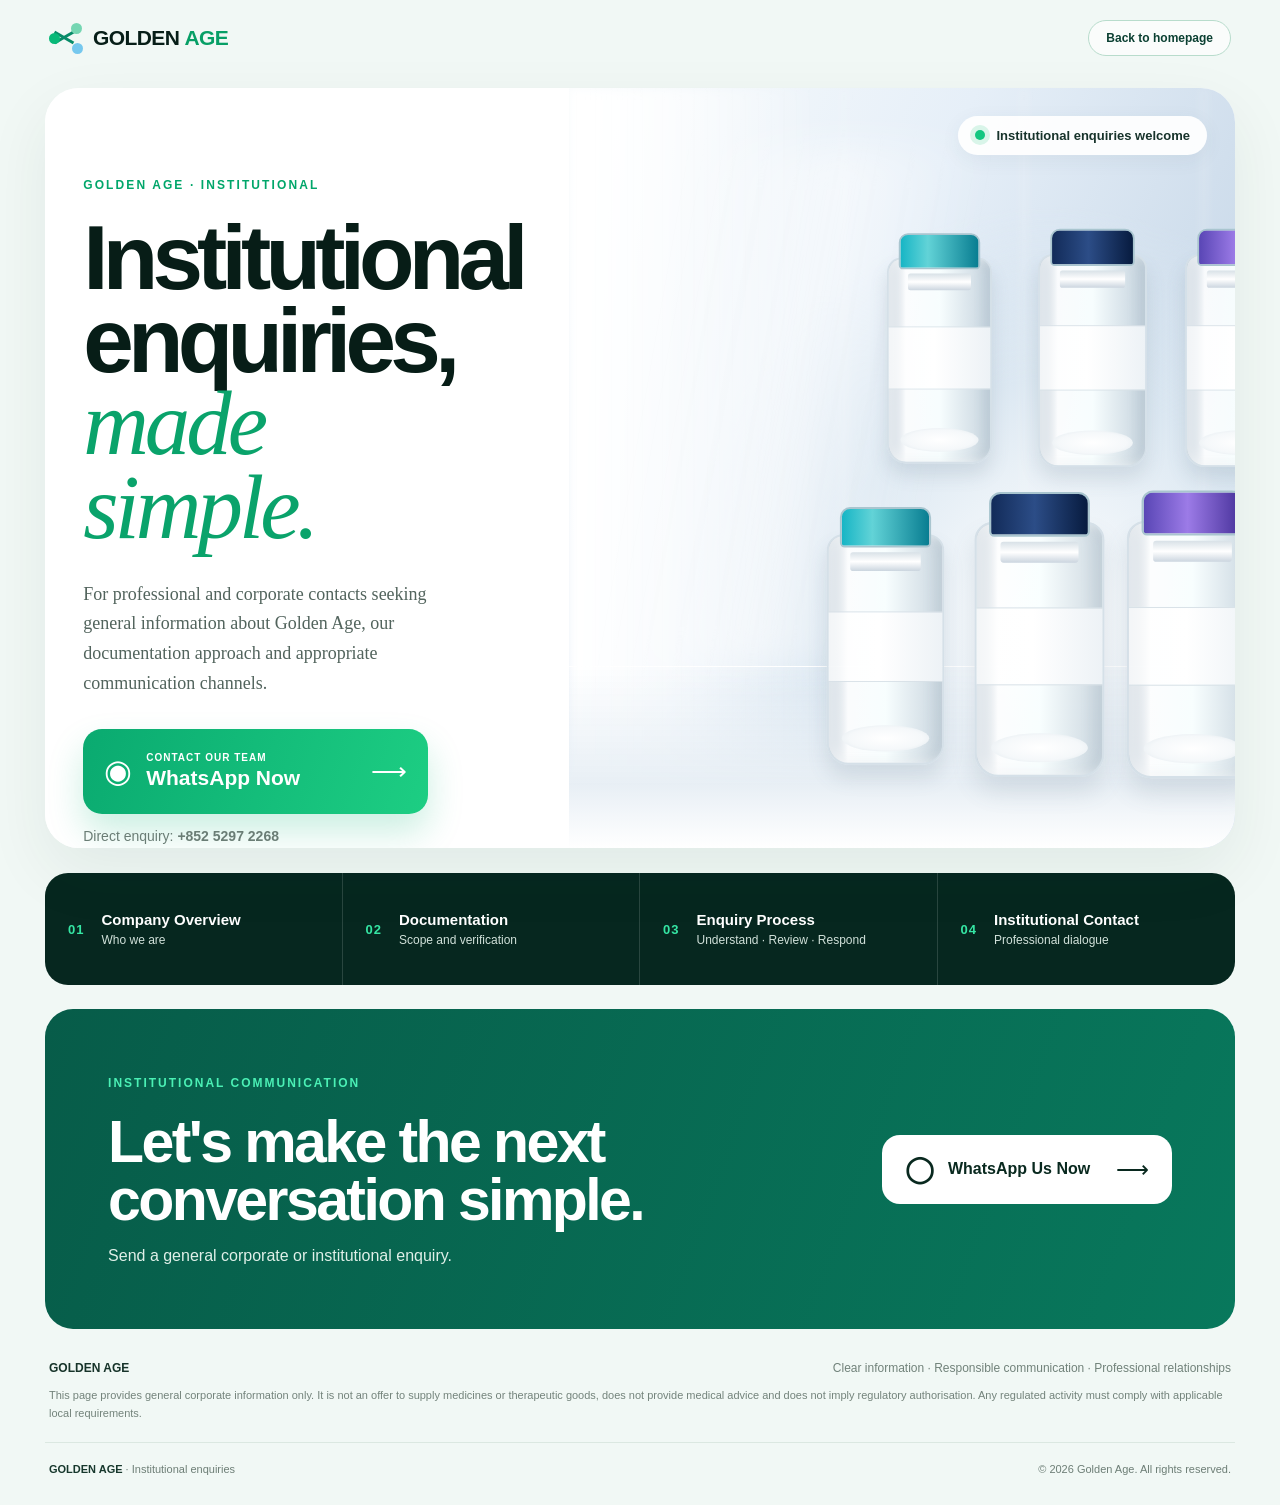
==== commit e9b65a02: "Match Golden Age landing pages to supplied NOVA screenshot layout" ====
--- a/wholesale/index.html
+++ b/wholesale/index.html
@@ -1,8 +1 @@
-<!doctype html><html lang="en"><head><meta charset="utf-8"><meta name="viewport" content="width=device-width,initial-scale=1"><meta name="theme-color" content="#123b32"><meta name="description" content="Golden Age institutional information and general corporate enquiries."><title>Institutional Information | Golden Age</title><link rel="stylesheet" href="../assets/style.css"></head><body>
-<header class="site-header"><div class="wrap nav"><a class="brand" href="../"><span class="brand-mark">G</span><span>GOLDEN AGE</span></a><nav class="links"><a href="../#about">About</a><a href="../#principles">Our approach</a><a class="active" href="./">Institutional</a></nav><a class="nav-cta" href="https://wa.me/85252972268?text=Hello%20Golden%20Age%2C%20I%27d%20like%20to%20make%20a%20general%20institutional%20enquiry." target="_blank" rel="noopener noreferrer">CONTACT ↗</a></div></header>
-<main><section class="sub-hero"><div class="wrap"><div class="eyebrow"><span class="eyebrow-line"></span> GOLDEN AGE · INSTITUTIONAL</div><div class="sub-hero-grid"><div><div class="breadcrumb"><a href="../">HOME</a><span>/</span> INSTITUTIONAL INFORMATION</div><h1>Built on clarity.<br><em>Connected by trust.</em></h1></div><p>Information for organisations and professional contacts seeking to understand Golden Age, our communication principles and the appropriate channels for corporate enquiries.</p></div></div></section>
-<section class="section institutional-intro"><div class="wrap intro-grid"><div class="section-index"><span>01</span><i></i><small>OUR COMMITMENT</small></div><div><div class="kicker">A PROFESSIONAL POINT OF CONTACT</div><h2>Thoughtful dialogue.<br><em>Clear expectations.</em></h2><p class="lead">We welcome general corporate dialogue with organisations and professional stakeholders. We aim to respond clearly, identify what information is available and make any relevant limitations clear from the outset.</p></div></div></section>
-<section class="section institutional-soft"><div class="wrap"><div class="section-heading"><div><div class="kicker">HOW WE WORK</div><h2>A considered approach<br>to <em>every enquiry.</em></h2></div><p>We believe professional communication should be accurate, documented where appropriate and aligned with the rules that apply to the subject and market.</p></div><div class="process-grid"><article><span>01</span><h3>Understand</h3><p>We first clarify the organisation, the nature of the enquiry and the information being requested.</p></article><article><span>02</span><h3>Review</h3><p>Relevant information is considered carefully. Availability, scope and limitations are stated rather than assumed.</p></article><article><span>03</span><h3>Respond</h3><p>We provide a clear response through an appropriate professional communication channel.</p></article></div></div></section>
-<section class="section"><div class="wrap documentation-grid"><div><div class="kicker">INFORMATION &amp; DOCUMENTATION</div><h2>Accuracy matters.<br><em>Context matters too.</em></h2></div><div><p class="lead">Documents and statements should always be interpreted in their proper context. A document alone does not establish regulatory approval, suitability, safety, efficacy or permission to supply.</p><ul class="clean-list"><li>Use current, attributable information.</li><li>Check the scope and date of any document.</li><li>Verify claims with the relevant issuing organisation or authority.</li><li>Assess regulatory requirements independently in each market.</li></ul></div></div></section>
-<section class="cta-section"><div class="wrap cta-panel"><div><div class="kicker kicker-light">INSTITUTIONAL ENQUIRIES</div><h2>Let's make the<br>next step <em>clear.</em></h2><p>For general corporate or institutional enquiries, contact our team.</p></div><a class="button button-light" href="https://wa.me/85252972268?text=Hello%20Golden%20Age%2C%20I%27d%20like%20to%20make%20a%20general%20institutional%20enquiry." target="_blank" rel="noopener noreferrer">WHATSAPP · +852 5297 2268 <span>↗</span></a></div></section><div class="wrap"><p class="notice">This page is for general corporate and institutional information only. It is not an offer to supply medicines or therapeutic goods, does not provide medical advice and does not imply regulatory authorisation. Any regulated activity must be independently assessed against the laws and authorisations applicable in the relevant jurisdiction.</p></div></main>
-<footer><div class="wrap footer-top"><a class="brand brand-footer" href="../"><span class="brand-mark">G</span><span>GOLDEN AGE</span></a><div class="footer-links"><a href="../#about">About</a><a href="../#principles">Our approach</a><a href="./">Institutional</a><a href="https://wa.me/85252972268" target="_blank" rel="noopener noreferrer">WhatsApp</a></div></div><div class="wrap footer-bottom"><span>© 2026 Golden Age. All rights reserved.</span><span>CLARITY · RESPONSIBILITY · TRUST</span></div></footer></body></html>+<!doctype html><html lang="en"><head><meta charset="utf-8"><meta name="viewport" content="width=device-width,initial-scale=1"><meta name="theme-color" content="#f1f8f5"><title>Institutional Enquiries | Golden Age</title><link rel="stylesheet" href="../assets/style.css"></head><body><header class="topbar"><a class="brand" href="../"><span class="brand-symbol"><i></i><b></b><em></em></span><span>GOLDEN <strong>AGE</strong></span></a><a class="top-pill top-link" href="../">Back to homepage</a></header><main class="page-shell"><section class="hero-card"><div class="hero-copy"><div class="eyebrow">GOLDEN AGE · INSTITUTIONAL</div><h1>Institutional<br>enquiries,<br><em>made<br>simple.</em></h1><p class="intro">For professional and corporate contacts seeking general information about Golden Age, our documentation approach and appropriate communication channels.</p><a class="wa-button" href="https://wa.me/85252972268?text=Hello%20Golden%20Age%2C%20I%27d%20like%20to%20make%20a%20general%20enquiry." target="_blank" rel="noopener"><span class="wa-icon">◉</span><span><small>CONTACT OUR TEAM</small><b>WhatsApp Now</b></span><strong>⟶</strong></a><p class="direct">Direct enquiry: <b>+852 5297 2268</b></p></div><div class="hero-art" aria-label="Stylised laboratory scene with research vials"><div class="lab-glass"></div><div class="lab-shelf"></div><div class="vial vial-a"><i></i><b></b></div><div class="vial vial-b"><i></i><b></b></div><div class="vial vial-c"><i></i><b></b></div><div class="vial vial-d"><i></i><b></b></div><div class="vial vial-e"><i></i><b></b></div><div class="vial vial-f"><i></i><b></b></div></div><span class="status-pill"><i></i> Institutional enquiries welcome</span></section><section class="info-strip"><a href="#overview"><b>01</b><span><strong>Company Overview</strong><small>Who we are</small></span></a><a href="#documents"><b>02</b><span><strong>Documentation</strong><small>Scope and verification</small></span></a><a href="#process"><b>03</b><span><strong>Enquiry Process</strong><small>Understand · Review · Respond</small></span></a><a href="#contact"><b>04</b><span><strong>Institutional Contact</strong><small>Professional dialogue</small></span></a></section><section class="cta-panel" id="contact"><div><small>INSTITUTIONAL COMMUNICATION</small><h2>Let's make the next<br>conversation simple.</h2><p>Send a general corporate or institutional enquiry.</p></div><a href="https://wa.me/85252972268?text=Hello%20Golden%20Age%2C%20I%27d%20like%20to%20make%20a%20general%20enquiry." target="_blank" rel="noopener" class="cta-button"><span>◯</span> WhatsApp Us Now <b>⟶</b></a></section><section class="below" id="overview"><strong>GOLDEN AGE</strong><span id="documents">Clear information · Responsible communication · Professional relationships</span></section><p class="disclaimer">This page provides general corporate information only. It is not an offer to supply medicines or therapeutic goods, does not provide medical advice and does not imply regulatory authorisation. Any regulated activity must comply with applicable local requirements.</p></main><footer><span><b>GOLDEN AGE</b> · Institutional enquiries</span><span>© 2026 Golden Age. All rights reserved.</span></footer></body></html>
--- a/assets/style.css
+++ b/assets/style.css
@@ -1,4 +1 @@
-:root{--green:#123b32;--green2:#1c5948;--ink:#17221e;--muted:#68756f;--line:#e4e9e4;--soft:#f4f7f3;--gold:#cbb98b;--max:1180px}*{box-sizing:border-box}html{scroll-behavior:smooth}body{margin:0;color:var(--ink);background:#fff;font-family:Inter,ui-sans-serif,system-ui,-apple-system,"Segoe UI",sans-serif;line-height:1.65}a{color:inherit;text-decoration:none}.wrap{width:min(var(--max),calc(100% - 56px));margin:auto}.site-header{position:sticky;top:0;z-index:20;background:rgba(255,255,255,.94);backdrop-filter:blur(16px);border-bottom:1px solid var(--line)}.nav{height:78px;display:flex;align-items:center;justify-content:space-between;gap:28px}.brand{display:inline-flex;align-items:center;gap:11px;font-size:14px;font-weight:800;letter-spacing:.17em;color:var(--green);white-space:nowrap}.brand-mark{width:34px;height:34px;border:1px solid var(--gold);border-radius:50%;display:grid;place-items:center;font:21px Georgia,serif;color:var(--green)}.links{display:flex;gap:32px;font-size:12px;font-weight:650;color:#64716b}.links a:hover,.links .active{color:var(--green)}.nav-cta,.button{display:inline-flex;align-items:center;justify-content:center;gap:14px;padding:13px 19px;font-size:10px;font-weight:800;letter-spacing:.12em;border:1px solid var(--green);transition:.2s}.nav-cta{background:var(--green);color:#fff}.nav-cta:hover,.button-green:hover{background:var(--green2);transform:translateY(-2px)}.hero{background:linear-gradient(120deg,#fbfcfa,#f4f7f1 58%,#eaf1e8);overflow:hidden}.hero-grid{min-height:570px;display:grid;grid-template-columns:1.06fr .94fr;align-items:center;gap:30px;padding:55px 0 56px}.hero-copy{padding:28px 0 34px;z-index:2}.eyebrow,.kicker{font-size:9px;font-weight:850;letter-spacing:.2em;color:var(--green);text-transform:uppercase}.eyebrow{display:flex;align-items:center;gap:11px}.eyebrow-line{width:28px;height:1px;background:#8aab8d}.hero h1,.sub-hero h1{font:400 clamp(48px,6.1vw,78px)/1.02 Georgia,serif;letter-spacing:-.045em;margin:29px 0 22px;color:#15221c}.hero h1 em,.section h2 em,.sub-hero h1 em,.cta-panel h2 em{color:#528866}.hero-lead{max-width:520px;color:#66736c;font-size:15px;line-height:1.9;margin:0 0 30px}.hero-actions{display:flex;align-items:center;gap:25px;flex-wrap:wrap}.button-green{background:var(--green);color:#fff}.button span{font-size:15px}.text-link{font-size:12px;font-weight:750;color:var(--green);border-bottom:1px solid #b9cbbd;padding-bottom:5px}.text-link span{margin-left:8px}.direct-line{margin-top:35px;font-size:11px;color:#7a867f;display:flex;align-items:center;gap:9px}.direct-line a{font-weight:750;color:var(--green)}.status-dot{width:7px;height:7px;border-radius:50%;background:#6e9d76;box-shadow:0 0 0 4px #6e9d761f}.hero-art{height:440px;max-width:500px;width:100%;justify-self:end;position:relative;overflow:hidden;background:radial-gradient(circle at 50% 48%,#b7d3b1cc,transparent 32%),linear-gradient(145deg,#e0e9dd,#f6f8f2 65%,#d8e5d6);border-radius:48% 48% 3px 3px/42% 42% 3px 3px}.hero-art:before{content:"";position:absolute;inset:22px;border:1px solid #285b4230;border-radius:48% 48% 2px 2px/42% 42% 2px 2px}.hero-art:after{content:"";position:absolute;width:220px;height:220px;left:50%;top:48%;transform:translate(-50%,-50%);border-radius:50%;background:radial-gradient(circle at 35% 30%,#fff 0 2%,#dcebdc 3% 13%,#a7c6aa 14% 25%,#5b8a6d 26% 27%,#d6e4d3 28% 48%,#ffffff4d 70%);box-shadow:0 25px 60px #224b342b}.art-label{position:absolute;top:48px;left:48px;z-index:3;display:flex;flex-direction:column;color:var(--green)}.art-label span{font:30px Georgia,serif}.art-label small{font-size:7px;letter-spacing:.17em}.orbit{position:absolute;z-index:2;border:1px solid #235b6259;border-radius:50%;left:50%;top:48%;transform:translate(-50%,-50%) rotate(-28deg)}.orbit-one{width:340px;height:125px}.orbit-two{width:390px;height:165px;transform:translate(-50%,-50%) rotate(42deg)}.orbit-three{width:270px;height:270px;border-style:dashed}.molecule{position:absolute;z-index:4;width:13px;height:13px;border-radius:50%;background:#4f8060;box-shadow:0 0 0 7px #4f80601f}.molecule-a{top:27%;left:68%}.molecule-b{top:68%;left:26%;width:9px;height:9px;background:#c1a96e}.molecule-c{top:74%;right:21%;width:7px;height:7px}.art-caption{position:absolute;z-index:5;bottom:35px;left:45px;right:45px;display:flex;justify-content:space-between;font-size:8px;letter-spacing:.16em;color:#587360}.hero-bottom{border-top:1px solid #2346301f}.hero-bottom-inner{min-height:54px;display:flex;align-items:center;gap:22px;font-size:8px;font-weight:800;letter-spacing:.15em;color:#748078}.bottom-rule{height:1px;width:34px;background:#bdcabe}.feature-strip{border-bottom:1px solid var(--line)}.feature-grid{display:grid;grid-template-columns:repeat(4,1fr)}.feature{min-height:128px;padding:25px 24px;display:grid;grid-template-columns:32px 1fr 20px;align-items:center;border-right:1px solid var(--line);gap:12px}.feature:first-child{border-left:1px solid var(--line)}.feature-number{font:17px Georgia,serif;color:#8eaa91;align-self:start}.feature-title{font:19px/1.18 Georgia,serif;color:#23332a}.feature-arrow{color:#75977a;align-self:start;justify-self:end}.section{padding:105px 0}.about-grid{display:grid;grid-template-columns:.42fr 1.1fr 1fr;gap:38px;align-items:start}.section-index{display:flex;align-items:center;gap:12px;color:#719477}.section-index span{font:23px Georgia,serif}.section-index i{width:30px;height:1px;background:#b9c9b8}.section-index small{font-size:8px;font-weight:800;letter-spacing:.15em;color:#89948d}.section h2{font:400 clamp(37px,4.5vw,56px)/1.08 Georgia,serif;letter-spacing:-.035em;color:#1a2a21;margin:15px 0}.about-copy{padding-top:30px}.about-copy p,.section-heading>p,.documentation-grid p{font-size:14px;line-height:1.9;color:var(--muted);margin:0 0 17px}.about-copy .text-link{display:inline-block;margin-top:13px}.principles-section,.institutional-soft{background:var(--soft)}.section-heading{display:flex;justify-content:space-between;align-items:end;gap:55px;margin-bottom:45px}.section-heading>p{max-width:390px;margin-bottom:8px}.principle-grid{display:grid;grid-template-columns:repeat(3,1fr);gap:17px}.principle-card{background:#fff;border:1px solid #e7ece5;padding:27px 29px 31px;min-height:255px}.card-no{font-size:8px;letter-spacing:.17em;font-weight:800;color:#8ca28e}.principle-icon{font:35px Georgia,serif;color:#6b9874;margin:20px 0 9px}.principle-card h3,.process-grid h3{font:400 22px Georgia,serif;color:#203328;margin:0 0 8px}.principle-card p,.process-grid p{font-size:12px;line-height:1.8;color:var(--muted);margin:0}.cta-section{padding:20px 0 68px}.cta-panel{background:var(--green);color:#fff;padding:58px 64px;display:flex;justify-content:space-between;align-items:center;gap:30px;position:relative;overflow:hidden}.cta-panel:after{content:"GA";position:absolute;right:29%;bottom:-115px;font:300px/1 Georgia,serif;color:#ffffff0b;pointer-events:none}.kicker-light{color:#b7d1b6}.cta-panel h2{font:400 clamp(36px,4vw,51px)/1.08 Georgia,serif;margin:14px 0}.cta-panel h2 em{color:#b8d4b8}.cta-panel p{font-size:13px;color:#d2e0d4;margin:0}.button-light{background:#fff;color:var(--green);border-color:#fff;position:relative;z-index:2;white-space:nowrap}.button-light:hover{background:#e9f0e8;transform:translateY(-2px)}.notice{font-size:10px;line-height:1.8;color:#8a958d;border-top:1px solid var(--line);padding:18px 0 27px;margin:0}footer{background:#102a23;color:#dfe8df;padding:36px 0 22px}.footer-top,.footer-bottom{display:flex;justify-content:space-between;align-items:center;gap:25px}.brand-footer{color:#fff}.brand-footer .brand-mark{color:#d4c397}.footer-links{display:flex;gap:25px;font-size:10px;color:#c0cec2}.footer-bottom{border-top:1px solid #ffffff21;margin-top:28px;padding-top:17px;color:#9caf9f;font-size:9px;letter-spacing:.08em}.sub-hero{background:linear-gradient(125deg,#f4f7f2,#e7efe5);padding:72px 0 82px}.breadcrumb{font-size:8px;font-weight:800;letter-spacing:.14em;color:#87958b;margin-top:36px}.breadcrumb span{margin:0 10px}.sub-hero-grid{display:grid;grid-template-columns:1.2fr .8fr;gap:70px;align-items:end}.sub-hero h1{font-size:clamp(47px,6vw,70px);margin:20px 0 0}.sub-hero-grid>p{max-width:430px;color:#65736a;font-size:14px;line-height:1.9;margin:0 0 8px}.intro-grid{display:grid;grid-template-columns:.42fr 1.58fr;gap:38px}.institutional-intro .lead{max-width:720px;font-size:15px;line-height:1.9}.process-grid{display:grid;grid-template-columns:repeat(3,1fr);gap:18px}.process-grid article{background:#fff;border:1px solid var(--line);padding:29px;min-height:205px}.process-grid article>span{display:block;font:24px Georgia,serif;color:#86a58a;margin-bottom:27px}.documentation-grid{display:grid;grid-template-columns:1fr 1fr;gap:70px}.clean-list{list-style:none;padding:0;margin:23px 0 0}.clean-list li{border-bottom:1px solid var(--line);padding:13px 0;font-size:12px;color:#59675f}.clean-list li:before{content:"—";color:#79a17e;margin-right:12px}
-@media(max-width:850px){.hero-grid{grid-template-columns:1.05fr .95fr;gap:10px}.hero h1{font-size:clamp(43px,6vw,61px)}.hero-art{height:365px}.about-grid{grid-template-columns:.35fr 1fr;gap:25px}.about-copy{grid-column:2;padding-top:0}.feature{padding:20px 13px;grid-template-columns:24px 1fr 14px}.feature-title{font-size:16px}.section-heading{gap:30px}.cta-panel{padding:45px 38px}.sub-hero-grid{gap:35px}}
-@media(max-width:640px){.wrap{width:calc(100% - 38px)}.nav{height:67px;gap:10px}.brand{font-size:11px;letter-spacing:.12em;gap:8px}.brand-mark{width:30px;height:30px;font-size:18px}.links{display:none}.nav-cta{padding:11px 12px;font-size:9px}.hero-grid{grid-template-columns:1fr;padding:38px 0 30px;gap:22px}.hero-copy{padding:20px 0 0}.hero h1{font-size:clamp(45px,12vw,61px);margin:23px 0 17px}.hero-lead{font-size:13px;line-height:1.8}.hero-art{height:300px;width:90%;justify-self:center;margin-top:4px}.hero-bottom-inner{min-height:48px;gap:9px;flex-wrap:wrap;padding:12px 0;font-size:7px}.bottom-rule{width:14px}.feature-grid{grid-template-columns:repeat(2,1fr)}.feature{min-height:100px;border-bottom:1px solid var(--line)}.feature:nth-child(odd){border-left:1px solid var(--line)}.feature-title{font-size:17px}.section{padding:69px 0}.about-grid{grid-template-columns:1fr;gap:20px}.section-index{margin-bottom:6px}.about-copy{grid-column:auto;padding-top:0}.section h2{font-size:42px}.section-heading{display:block;margin-bottom:28px}.section-heading>p{margin-top:18px}.principle-grid,.process-grid{grid-template-columns:1fr}.principle-card{min-height:0;padding:25px}.principle-icon{margin:12px 0 5px}.cta-section{padding:5px 0 43px}.cta-panel{display:block;padding:35px 25px}.cta-panel h2{font-size:39px}.cta-panel .button{margin-top:25px;width:100%;font-size:9px;padding:14px 9px}.notice{font-size:9px}.footer-top,.footer-bottom{display:block}.footer-links{margin-top:22px;gap:16px;flex-wrap:wrap}.footer-bottom span{display:block;margin-top:8px}.sub-hero{padding:43px 0 52px}.breadcrumb{margin-top:27px}.sub-hero-grid{grid-template-columns:1fr;gap:22px}.sub-hero h1{font-size:48px}.intro-grid,.documentation-grid{grid-template-columns:1fr;gap:20px}.institutional-intro .section-index{margin-bottom:0}.documentation-grid{gap:10px}.process-grid article{min-height:0}.process-grid article>span{margin-bottom:15px}}
-@media(prefers-reduced-motion:reduce){html{scroll-behavior:auto}*,*:before,*:after{transition:none!important}}+*{box-sizing:border-box}:root{--green:#08a86b;--deep:#06271f;--mint:#f1f8f5;--text:#0a211b;--muted:#61736d}html{scroll-behavior:smooth}body{margin:0;background:var(--mint);color:var(--text);font-family:Arial,Helvetica,sans-serif}.topbar{height:76px;max-width:1190px;margin:auto;padding:0 4px;display:flex;align-items:center;justify-content:space-between}.brand{display:flex;align-items:center;gap:13px;font-size:21px;font-weight:800;letter-spacing:-.6px;color:#071e18;text-decoration:none}.brand strong{color:#079f66}.brand-symbol{width:31px;height:30px;position:relative;display:inline-block}.brand-symbol:before,.brand-symbol:after{content:"";position:absolute;width:22px;height:3px;background:#078b68;left:4px;top:13px;transform:rotate(-30deg)}.brand-symbol:after{transform:rotate(30deg)}.brand-symbol i,.brand-symbol b,.brand-symbol em{position:absolute;width:11px;height:11px;border-radius:50%;z-index:2;background:#08b978;left:0;top:10px}.brand-symbol b{left:22px;top:0;background:#75d6b2}.brand-symbol em{left:23px;top:20px;background:#76c8ee}.top-pill{border:1px solid #b8dccc;border-radius:30px;padding:10px 17px;font-size:12px;font-weight:700;color:#0b4032;background:#ffffffa8}.top-link{text-decoration:none}.page-shell{max-width:1190px;margin:12px auto 0}.hero-card{height:760px;max-height:calc(100vh - 105px);min-height:680px;border-radius:34px;background:#fff;position:relative;overflow:hidden;display:grid;grid-template-columns:44% 56%;box-shadow:0 24px 65px #123f2c12}.hero-copy{padding:88px 25px 55px 7.3%;position:relative;z-index:3;background:linear-gradient(90deg,#fff 78%,#ffffffef 90%,#ffffff00 100%)}.eyebrow{font-size:12px;letter-spacing:2.1px;font-weight:800;color:#00a66a;max-width:360px;line-height:1.5}.hero-copy h1{font-size:clamp(65px,7.1vw,91px);letter-spacing:-5.8px;line-height:.91;margin:23px 0 30px;font-weight:850;color:#071d17}.hero-copy h1 em{font-family:Georgia,serif;font-weight:400;font-style:italic;color:#0aa36b;letter-spacing:-4px}.intro{font-family:Georgia,serif;font-size:18px;line-height:1.65;color:#52645d;max-width:390px;margin:0 0 30px}.wa-button{height:85px;width:345px;max-width:100%;border-radius:19px;background:linear-gradient(110deg,#0aaa70,#1dce83);color:white;display:flex;align-items:center;padding:0 21px;gap:14px;text-decoration:none;box-shadow:0 18px 35px #10b77a38}.wa-icon{font-size:32px;line-height:1}.wa-button span:nth-child(2){display:flex;flex-direction:column;gap:3px}.wa-button small{font-size:10px;letter-spacing:1px;font-weight:800}.wa-button b{font-size:21px}.wa-button strong{margin-left:auto;font-size:25px;font-weight:400}.direct{font-size:14px;color:#6a7d75;margin:14px 0}.direct b{font-weight:700}.hero-art{position:absolute;right:0;top:0;width:56%;height:100%;overflow:hidden;background:radial-gradient(ellipse at 72% 70%,#fff 0,#dce8f2 32%,transparent 55%),linear-gradient(115deg,#f9fcfd 0%,#e6eff8 40%,#b8cce0 100%)}.hero-art:before{content:"";position:absolute;inset:0;background:linear-gradient(90deg,#fff 0%,#ffffffc9 10%,#ffffff00 38%),repeating-linear-gradient(90deg,transparent 0 90px,#ffffff27 92px 98px,transparent 100px 180px);filter:blur(5px)}.lab-glass{position:absolute;left:13%;top:8%;width:42%;height:68%;background:linear-gradient(90deg,#ffffff00,#fff8,#ffffff00);filter:blur(18px);transform:skew(-10deg)}.lab-shelf{position:absolute;bottom:0;left:0;right:0;height:24%;background:linear-gradient(180deg,#ffffff00,#e8eff5 65%,#fff);border-top:1px solid #fff9}.status-pill{position:absolute;right:28px;top:28px;border-radius:28px;background:#ffffffeb;padding:12px 17px;font-size:13px;font-weight:750;color:#17332b;z-index:5;box-shadow:0 5px 20px #314d6610}.status-pill i{display:inline-block;width:10px;height:10px;border-radius:50%;background:#13c780;margin-right:8px;box-shadow:0 0 0 5px #d9f5e9}.vial{position:absolute;z-index:2;width:125px;height:245px;bottom:12%;border-radius:17px 17px 23px 23px;background:linear-gradient(90deg,#aab9c6aa,#ffffffd9 17%,#f9ffffed 50%,#b9c8d3aa 100%);border:2px solid #d5e0e8;box-shadow:inset 8px 0 12px #fff9,inset -9px 0 12px #879baa26,0 14px 22px #536c8128}.vial:before{content:"";position:absolute;top:-31px;left:12px;right:12px;height:39px;border-radius:11px 11px 5px 5px;background:linear-gradient(90deg,#16b5c5,#62d3d7 35%,#087d91 100%);border:2px solid #a9c5cf}.vial:after{content:"";position:absolute;top:17px;left:23px;right:23px;height:20px;border-radius:3px;background:linear-gradient(#d8e1e7,#fff,#cbd5df)}.vial b{position:absolute;left:0;right:0;top:80px;height:75px;background:linear-gradient(90deg,#fff9,#fff 45%,#edf2f6);border-top:1px solid #d9e2e8;border-bottom:1px solid #d9e2e8}.vial i{position:absolute;left:14px;right:14px;bottom:12px;height:28px;border-radius:50%;background:radial-gradient(ellipse,#fff 0,#f5f8fa 60%,#dce5eb 100%)}.vial-a{right:43%;bottom:10%;transform:scale(.94)}.vial-b{right:20%;bottom:10%;transform:scale(1.04)}.vial-c{right:-3%;bottom:10%;transform:scale(1.05)}.vial-d{right:35%;bottom:48%;transform:scale(.84)}.vial-e{right:12%;bottom:48%;transform:scale(.87)}.vial-f{right:-10%;bottom:48%;transform:scale(.87)}.vial-b:before,.vial-e:before{background:linear-gradient(90deg,#122b59,#2c4d87 45%,#071b3f)}.vial-c:before,.vial-f:before{background:linear-gradient(90deg,#5946b5,#9c7be7 45%,#48329b)}.info-strip{margin:25px 0 24px;background:#06271f;border-radius:23px;min-height:112px;display:grid;grid-template-columns:repeat(4,1fr);overflow:hidden}.info-strip a{display:flex;align-items:center;gap:17px;padding:22px 23px;color:#fff;text-decoration:none;border-right:1px solid #ffffff24}.info-strip a:last-child{border:0}.info-strip a>b{font-size:13px;letter-spacing:1px;color:#35e6a4}.info-strip span{display:flex;flex-direction:column;gap:5px}.info-strip strong{font-size:15px}.info-strip small{font-size:12px;color:#d1e1da}.cta-panel{min-height:320px;border-radius:28px;background:linear-gradient(110deg,#075c49,#08785c);padding:55px 5.3%;display:flex;align-items:center;justify-content:space-between;gap:35px;color:white}.cta-panel>div>small{font-size:12px;font-weight:800;letter-spacing:2px;color:#4bf0b5}.cta-panel h2{font-size:clamp(39px,4.7vw,59px);line-height:.98;letter-spacing:-2.6px;margin:23px 0 18px}.cta-panel p{font-size:16px;color:#e0f0e9;margin:0}.cta-button{height:69px;min-width:290px;border-radius:18px;background:white;color:#09291f;text-decoration:none;display:flex;align-items:center;gap:14px;padding:0 23px;font-weight:800;font-size:16px}.cta-button span{font-size:26px}.cta-button b{margin-left:auto;font-size:23px;font-weight:400}.below{display:flex;justify-content:space-between;padding:32px 4px 12px;font-size:12px;color:#71827a}.below strong{color:#17342a}.disclaimer{font-size:11px;line-height:1.6;color:#73837b;padding:0 4px 20px;margin:0}footer{max-width:1190px;margin:auto;border-top:1px solid #dbe8e1;padding:20px 4px 30px;display:flex;justify-content:space-between;color:#6d7e76;font-size:11px}footer b{color:#17382d}@media(max-width:900px){.topbar,.page-shell,footer{margin-left:22px;margin-right:22px}.hero-card{grid-template-columns:48% 52%;height:690px;min-height:640px}.hero-copy{padding-left:6%;padding-top:75px}.hero-copy h1{font-size:clamp(58px,8vw,75px)}.vial{width:100px;height:210px}.info-strip a{padding:18px 13px;gap:10px}.info-strip strong{font-size:13px}.info-strip small{font-size:10px}.cta-panel{padding:45px 4%}.cta-button{min-width:245px}}@media(max-width:620px){.topbar{height:65px;margin:0 17px}.brand{font-size:18px}.top-pill{font-size:10px;padding:8px 11px}.page-shell{margin:7px 12px 0}.hero-card{height:auto;max-height:none;min-height:0;display:flex;flex-direction:column;border-radius:24px}.hero-copy{order:1;padding:40px 25px 23px;background:linear-gradient(180deg,#fff 75%,#ffffffed)}.eyebrow{font-size:10px;letter-spacing:1.5px}.hero-copy h1{font-size:62px;letter-spacing:-4px;line-height:.92;margin:20px 0}.hero-copy h1 em{letter-spacing:-3px}.intro{font-size:16px;line-height:1.55;margin-bottom:22px}.wa-button{height:75px;width:100%;border-radius:16px}.wa-button b{font-size:19px}.hero-art{position:relative;order:2;width:100%;height:350px;min-height:350px;right:auto;top:auto}.status-pill{top:18px;right:16px;font-size:10px;padding:10px 12px}.vial{width:83px;height:174px;bottom:9%}.vial:before{height:31px;top:-25px}.vial:after{top:12px}.vial b{top:62px;height:55px}.vial-a{right:57%;transform:scale(.86)}.vial-b{right:29%;transform:scale(.9)}.vial-c{right:1%;transform:scale(.9)}.vial-d{right:48%;bottom:51%;transform:scale(.7)}.vial-e{right:20%;bottom:51%;transform:scale(.7)}.vial-f{right:-8%;bottom:51%;transform:scale(.7)}.info-strip{grid-template-columns:1fr 1fr;margin:15px 0;border-radius:17px}.info-strip a{min-height:83px;padding:13px 12px;border-bottom:1px solid #ffffff24}.info-strip a:nth-child(2){border-right:0}.info-strip a:nth-child(3){border-bottom:0}.info-strip a:nth-child(4){border-right:0;border-bottom:0}.info-strip strong{font-size:12px}.info-strip small{font-size:10px}.cta-panel{display:block;min-height:0;padding:34px 25px;border-radius:20px}.cta-panel h2{font-size:39px;margin:17px 0 13px}.cta-panel p{font-size:13px}.cta-button{min-width:0;width:100%;height:61px;margin-top:25px;font-size:14px}.below{display:block;padding:24px 3px 8px}.below span{display:block;margin-top:5px;font-size:10px}.disclaimer{font-size:9px}footer{margin:0 16px;padding:16px 2px 24px;display:block;font-size:10px}footer span{display:block;margin-top:5px}}
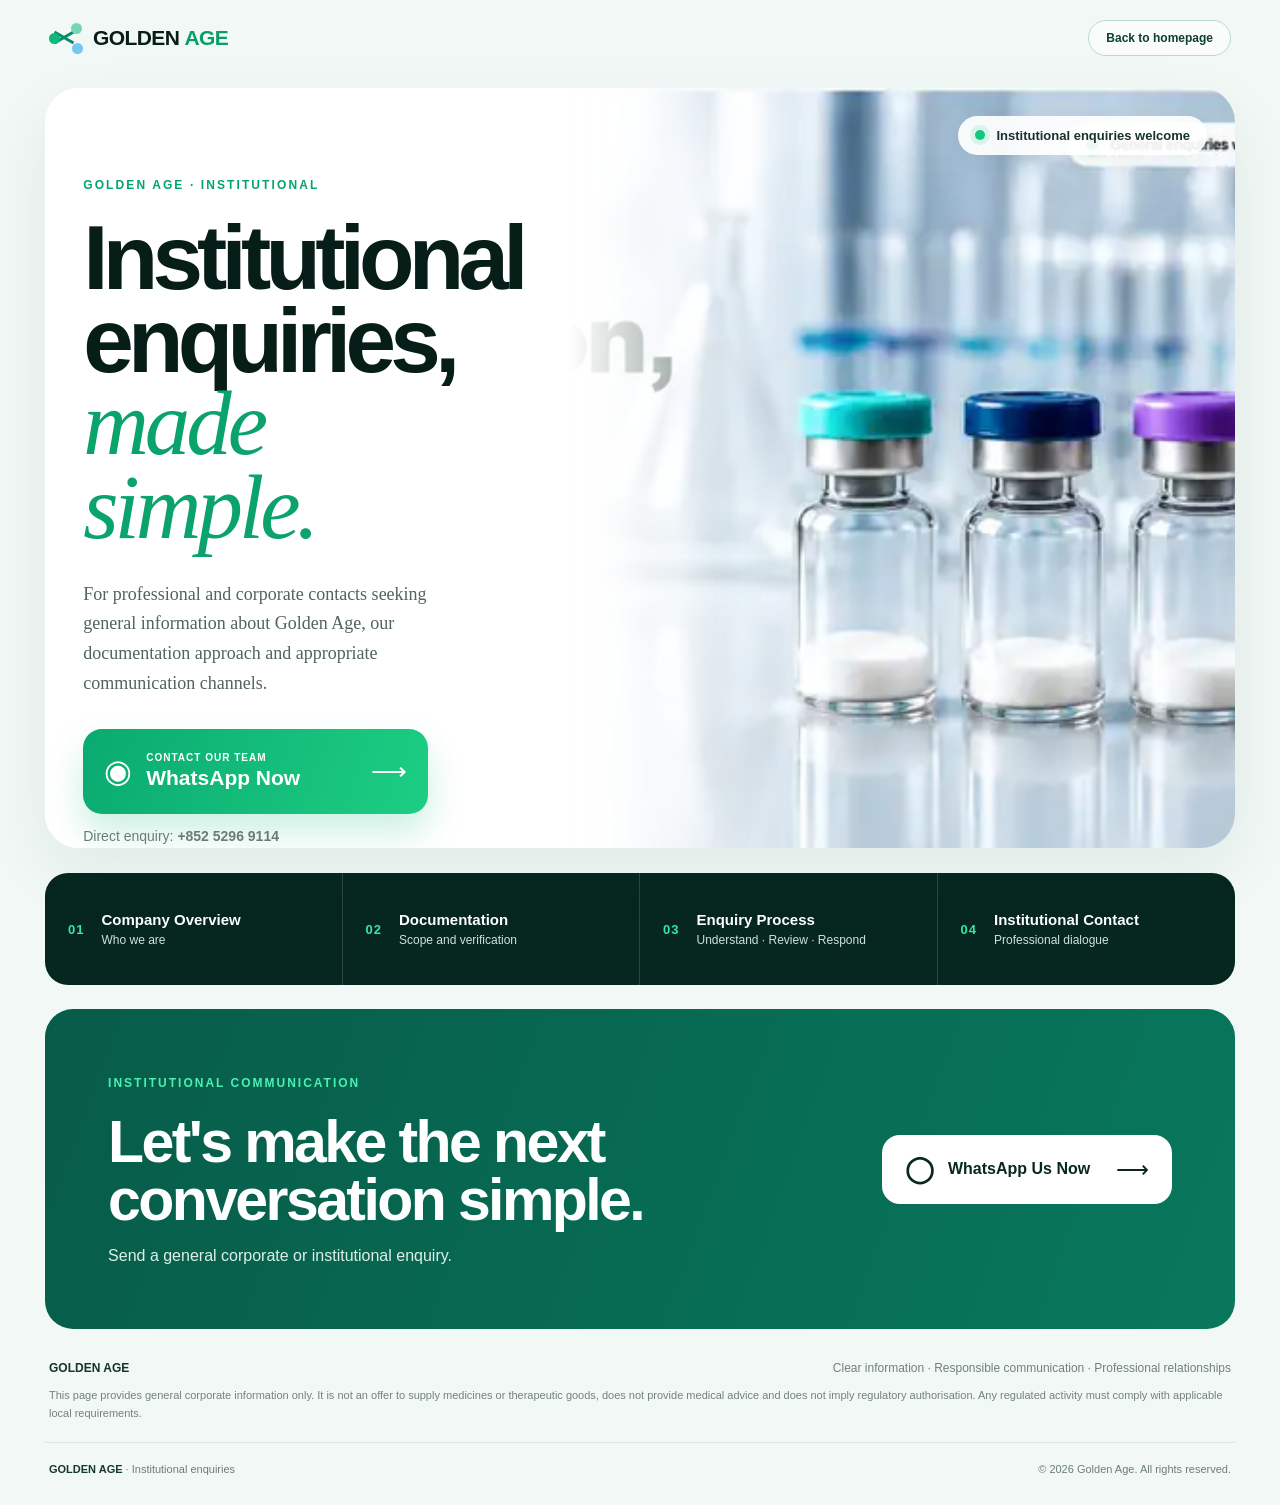
==== commit 8ab3bc85: "Update wholesale WhatsApp contact number" ====
--- a/wholesale/index.html
+++ b/wholesale/index.html
@@ -1 +1 @@
-<!doctype html><html lang="en"><head><meta charset="utf-8"><meta name="viewport" content="width=device-width,initial-scale=1"><meta name="theme-color" content="#f1f8f5"><title>Institutional Enquiries | Golden Age</title><link rel="stylesheet" href="../assets/style.css"></head><body><header class="topbar"><a class="brand" href="../"><span class="brand-symbol"><i></i><b></b><em></em></span><span>GOLDEN <strong>AGE</strong></span></a><a class="top-pill top-link" href="../">Back to homepage</a></header><main class="page-shell"><section class="hero-card"><div class="hero-copy"><div class="eyebrow">GOLDEN AGE · INSTITUTIONAL</div><h1>Institutional<br>enquiries,<br><em>made<br>simple.</em></h1><p class="intro">For professional and corporate contacts seeking general information about Golden Age, our documentation approach and appropriate communication channels.</p><a class="wa-button" href="https://wa.me/85252972268?text=Hello%20Golden%20Age%2C%20I%27d%20like%20to%20make%20a%20general%20enquiry." target="_blank" rel="noopener"><span class="wa-icon">◉</span><span><small>CONTACT OUR TEAM</small><b>WhatsApp Now</b></span><strong>⟶</strong></a><p class="direct">Direct enquiry: <b>+852 5297 2268</b></p></div><div class="hero-art" aria-label="Stylised laboratory scene with research vials"><div class="lab-glass"></div><div class="lab-shelf"></div><div class="vial vial-a"><i></i><b></b></div><div class="vial vial-b"><i></i><b></b></div><div class="vial vial-c"><i></i><b></b></div><div class="vial vial-d"><i></i><b></b></div><div class="vial vial-e"><i></i><b></b></div><div class="vial vial-f"><i></i><b></b></div></div><span class="status-pill"><i></i> Institutional enquiries welcome</span></section><section class="info-strip"><a href="#overview"><b>01</b><span><strong>Company Overview</strong><small>Who we are</small></span></a><a href="#documents"><b>02</b><span><strong>Documentation</strong><small>Scope and verification</small></span></a><a href="#process"><b>03</b><span><strong>Enquiry Process</strong><small>Understand · Review · Respond</small></span></a><a href="#contact"><b>04</b><span><strong>Institutional Contact</strong><small>Professional dialogue</small></span></a></section><section class="cta-panel" id="contact"><div><small>INSTITUTIONAL COMMUNICATION</small><h2>Let's make the next<br>conversation simple.</h2><p>Send a general corporate or institutional enquiry.</p></div><a href="https://wa.me/85252972268?text=Hello%20Golden%20Age%2C%20I%27d%20like%20to%20make%20a%20general%20enquiry." target="_blank" rel="noopener" class="cta-button"><span>◯</span> WhatsApp Us Now <b>⟶</b></a></section><section class="below" id="overview"><strong>GOLDEN AGE</strong><span id="documents">Clear information · Responsible communication · Professional relationships</span></section><p class="disclaimer">This page provides general corporate information only. It is not an offer to supply medicines or therapeutic goods, does not provide medical advice and does not imply regulatory authorisation. Any regulated activity must comply with applicable local requirements.</p></main><footer><span><b>GOLDEN AGE</b> · Institutional enquiries</span><span>© 2026 Golden Age. All rights reserved.</span></footer></body></html>+<!doctype html><html lang="en"><head><meta charset="utf-8"><meta name="viewport" content="width=device-width,initial-scale=1"><meta name="theme-color" content="#f1f8f5"><title>Institutional Enquiries | Golden Age</title><link rel="stylesheet" href="../assets/style.css"></head><body><header class="topbar"><a class="brand" href="../"><span class="brand-symbol"><i></i><b></b><em></em></span><span>GOLDEN <strong>AGE</strong></span></a><a class="top-pill top-link" href="../">Back to homepage</a></header><main class="page-shell"><section class="hero-card"><div class="hero-copy"><div class="eyebrow">GOLDEN AGE · INSTITUTIONAL</div><h1>Institutional<br>enquiries,<br><em>made<br>simple.</em></h1><p class="intro">For professional and corporate contacts seeking general information about Golden Age, our documentation approach and appropriate communication channels.</p><a class="wa-button" href="https://wa.me/85252969114?text=Hello%20Golden%20Age%2C%20I%27d%20like%20to%20make%20a%20general%20enquiry." target="_blank" rel="noopener"><span class="wa-icon">◉</span><span><small>CONTACT OUR TEAM</small><b>WhatsApp Now</b></span><strong>⟶</strong></a><p class="direct">Direct enquiry: <b>+852 5296 9114</b></p></div><div class="hero-art" aria-label="Stylised laboratory scene with research vials"><div class="lab-glass"></div><div class="lab-shelf"></div><div class="vial vial-a"><i></i><b></b></div><div class="vial vial-b"><i></i><b></b></div><div class="vial vial-c"><i></i><b></b></div><div class="vial vial-d"><i></i><b></b></div><div class="vial vial-e"><i></i><b></b></div><div class="vial vial-f"><i></i><b></b></div></div><span class="status-pill"><i></i> Institutional enquiries welcome</span></section><section class="info-strip"><a href="#overview"><b>01</b><span><strong>Company Overview</strong><small>Who we are</small></span></a><a href="#documents"><b>02</b><span><strong>Documentation</strong><small>Scope and verification</small></span></a><a href="#process"><b>03</b><span><strong>Enquiry Process</strong><small>Understand · Review · Respond</small></span></a><a href="#contact"><b>04</b><span><strong>Institutional Contact</strong><small>Professional dialogue</small></span></a></section><section class="cta-panel" id="contact"><div><small>INSTITUTIONAL COMMUNICATION</small><h2>Let's make the next<br>conversation simple.</h2><p>Send a general corporate or institutional enquiry.</p></div><a href="https://wa.me/85252969114?text=Hello%20Golden%20Age%2C%20I%27d%20like%20to%20make%20a%20general%20enquiry." target="_blank" rel="noopener" class="cta-button"><span>◯</span> WhatsApp Us Now <b>⟶</b></a></section><section class="below" id="overview"><strong>GOLDEN AGE</strong><span id="documents">Clear information · Responsible communication · Professional relationships</span></section><p class="disclaimer">This page provides general corporate information only. It is not an offer to supply medicines or therapeutic goods, does not provide medical advice and does not imply regulatory authorisation. Any regulated activity must comply with applicable local requirements.</p></main><footer><span><b>GOLDEN AGE</b> · Institutional enquiries</span><span>© 2026 Golden Age. All rights reserved.</span></footer></body></html>
--- a/assets/style.css
+++ b/assets/style.css
@@ -1 +1,6 @@
-*{box-sizing:border-box}:root{--green:#08a86b;--deep:#06271f;--mint:#f1f8f5;--text:#0a211b;--muted:#61736d}html{scroll-behavior:smooth}body{margin:0;background:var(--mint);color:var(--text);font-family:Arial,Helvetica,sans-serif}.topbar{height:76px;max-width:1190px;margin:auto;padding:0 4px;display:flex;align-items:center;justify-content:space-between}.brand{display:flex;align-items:center;gap:13px;font-size:21px;font-weight:800;letter-spacing:-.6px;color:#071e18;text-decoration:none}.brand strong{color:#079f66}.brand-symbol{width:31px;height:30px;position:relative;display:inline-block}.brand-symbol:before,.brand-symbol:after{content:"";position:absolute;width:22px;height:3px;background:#078b68;left:4px;top:13px;transform:rotate(-30deg)}.brand-symbol:after{transform:rotate(30deg)}.brand-symbol i,.brand-symbol b,.brand-symbol em{position:absolute;width:11px;height:11px;border-radius:50%;z-index:2;background:#08b978;left:0;top:10px}.brand-symbol b{left:22px;top:0;background:#75d6b2}.brand-symbol em{left:23px;top:20px;background:#76c8ee}.top-pill{border:1px solid #b8dccc;border-radius:30px;padding:10px 17px;font-size:12px;font-weight:700;color:#0b4032;background:#ffffffa8}.top-link{text-decoration:none}.page-shell{max-width:1190px;margin:12px auto 0}.hero-card{height:760px;max-height:calc(100vh - 105px);min-height:680px;border-radius:34px;background:#fff;position:relative;overflow:hidden;display:grid;grid-template-columns:44% 56%;box-shadow:0 24px 65px #123f2c12}.hero-copy{padding:88px 25px 55px 7.3%;position:relative;z-index:3;background:linear-gradient(90deg,#fff 78%,#ffffffef 90%,#ffffff00 100%)}.eyebrow{font-size:12px;letter-spacing:2.1px;font-weight:800;color:#00a66a;max-width:360px;line-height:1.5}.hero-copy h1{font-size:clamp(65px,7.1vw,91px);letter-spacing:-5.8px;line-height:.91;margin:23px 0 30px;font-weight:850;color:#071d17}.hero-copy h1 em{font-family:Georgia,serif;font-weight:400;font-style:italic;color:#0aa36b;letter-spacing:-4px}.intro{font-family:Georgia,serif;font-size:18px;line-height:1.65;color:#52645d;max-width:390px;margin:0 0 30px}.wa-button{height:85px;width:345px;max-width:100%;border-radius:19px;background:linear-gradient(110deg,#0aaa70,#1dce83);color:white;display:flex;align-items:center;padding:0 21px;gap:14px;text-decoration:none;box-shadow:0 18px 35px #10b77a38}.wa-icon{font-size:32px;line-height:1}.wa-button span:nth-child(2){display:flex;flex-direction:column;gap:3px}.wa-button small{font-size:10px;letter-spacing:1px;font-weight:800}.wa-button b{font-size:21px}.wa-button strong{margin-left:auto;font-size:25px;font-weight:400}.direct{font-size:14px;color:#6a7d75;margin:14px 0}.direct b{font-weight:700}.hero-art{position:absolute;right:0;top:0;width:56%;height:100%;overflow:hidden;background:radial-gradient(ellipse at 72% 70%,#fff 0,#dce8f2 32%,transparent 55%),linear-gradient(115deg,#f9fcfd 0%,#e6eff8 40%,#b8cce0 100%)}.hero-art:before{content:"";position:absolute;inset:0;background:linear-gradient(90deg,#fff 0%,#ffffffc9 10%,#ffffff00 38%),repeating-linear-gradient(90deg,transparent 0 90px,#ffffff27 92px 98px,transparent 100px 180px);filter:blur(5px)}.lab-glass{position:absolute;left:13%;top:8%;width:42%;height:68%;background:linear-gradient(90deg,#ffffff00,#fff8,#ffffff00);filter:blur(18px);transform:skew(-10deg)}.lab-shelf{position:absolute;bottom:0;left:0;right:0;height:24%;background:linear-gradient(180deg,#ffffff00,#e8eff5 65%,#fff);border-top:1px solid #fff9}.status-pill{position:absolute;right:28px;top:28px;border-radius:28px;background:#ffffffeb;padding:12px 17px;font-size:13px;font-weight:750;color:#17332b;z-index:5;box-shadow:0 5px 20px #314d6610}.status-pill i{display:inline-block;width:10px;height:10px;border-radius:50%;background:#13c780;margin-right:8px;box-shadow:0 0 0 5px #d9f5e9}.vial{position:absolute;z-index:2;width:125px;height:245px;bottom:12%;border-radius:17px 17px 23px 23px;background:linear-gradient(90deg,#aab9c6aa,#ffffffd9 17%,#f9ffffed 50%,#b9c8d3aa 100%);border:2px solid #d5e0e8;box-shadow:inset 8px 0 12px #fff9,inset -9px 0 12px #879baa26,0 14px 22px #536c8128}.vial:before{content:"";position:absolute;top:-31px;left:12px;right:12px;height:39px;border-radius:11px 11px 5px 5px;background:linear-gradient(90deg,#16b5c5,#62d3d7 35%,#087d91 100%);border:2px solid #a9c5cf}.vial:after{content:"";position:absolute;top:17px;left:23px;right:23px;height:20px;border-radius:3px;background:linear-gradient(#d8e1e7,#fff,#cbd5df)}.vial b{position:absolute;left:0;right:0;top:80px;height:75px;background:linear-gradient(90deg,#fff9,#fff 45%,#edf2f6);border-top:1px solid #d9e2e8;border-bottom:1px solid #d9e2e8}.vial i{position:absolute;left:14px;right:14px;bottom:12px;height:28px;border-radius:50%;background:radial-gradient(ellipse,#fff 0,#f5f8fa 60%,#dce5eb 100%)}.vial-a{right:43%;bottom:10%;transform:scale(.94)}.vial-b{right:20%;bottom:10%;transform:scale(1.04)}.vial-c{right:-3%;bottom:10%;transform:scale(1.05)}.vial-d{right:35%;bottom:48%;transform:scale(.84)}.vial-e{right:12%;bottom:48%;transform:scale(.87)}.vial-f{right:-10%;bottom:48%;transform:scale(.87)}.vial-b:before,.vial-e:before{background:linear-gradient(90deg,#122b59,#2c4d87 45%,#071b3f)}.vial-c:before,.vial-f:before{background:linear-gradient(90deg,#5946b5,#9c7be7 45%,#48329b)}.info-strip{margin:25px 0 24px;background:#06271f;border-radius:23px;min-height:112px;display:grid;grid-template-columns:repeat(4,1fr);overflow:hidden}.info-strip a{display:flex;align-items:center;gap:17px;padding:22px 23px;color:#fff;text-decoration:none;border-right:1px solid #ffffff24}.info-strip a:last-child{border:0}.info-strip a>b{font-size:13px;letter-spacing:1px;color:#35e6a4}.info-strip span{display:flex;flex-direction:column;gap:5px}.info-strip strong{font-size:15px}.info-strip small{font-size:12px;color:#d1e1da}.cta-panel{min-height:320px;border-radius:28px;background:linear-gradient(110deg,#075c49,#08785c);padding:55px 5.3%;display:flex;align-items:center;justify-content:space-between;gap:35px;color:white}.cta-panel>div>small{font-size:12px;font-weight:800;letter-spacing:2px;color:#4bf0b5}.cta-panel h2{font-size:clamp(39px,4.7vw,59px);line-height:.98;letter-spacing:-2.6px;margin:23px 0 18px}.cta-panel p{font-size:16px;color:#e0f0e9;margin:0}.cta-button{height:69px;min-width:290px;border-radius:18px;background:white;color:#09291f;text-decoration:none;display:flex;align-items:center;gap:14px;padding:0 23px;font-weight:800;font-size:16px}.cta-button span{font-size:26px}.cta-button b{margin-left:auto;font-size:23px;font-weight:400}.below{display:flex;justify-content:space-between;padding:32px 4px 12px;font-size:12px;color:#71827a}.below strong{color:#17342a}.disclaimer{font-size:11px;line-height:1.6;color:#73837b;padding:0 4px 20px;margin:0}footer{max-width:1190px;margin:auto;border-top:1px solid #dbe8e1;padding:20px 4px 30px;display:flex;justify-content:space-between;color:#6d7e76;font-size:11px}footer b{color:#17382d}@media(max-width:900px){.topbar,.page-shell,footer{margin-left:22px;margin-right:22px}.hero-card{grid-template-columns:48% 52%;height:690px;min-height:640px}.hero-copy{padding-left:6%;padding-top:75px}.hero-copy h1{font-size:clamp(58px,8vw,75px)}.vial{width:100px;height:210px}.info-strip a{padding:18px 13px;gap:10px}.info-strip strong{font-size:13px}.info-strip small{font-size:10px}.cta-panel{padding:45px 4%}.cta-button{min-width:245px}}@media(max-width:620px){.topbar{height:65px;margin:0 17px}.brand{font-size:18px}.top-pill{font-size:10px;padding:8px 11px}.page-shell{margin:7px 12px 0}.hero-card{height:auto;max-height:none;min-height:0;display:flex;flex-direction:column;border-radius:24px}.hero-copy{order:1;padding:40px 25px 23px;background:linear-gradient(180deg,#fff 75%,#ffffffed)}.eyebrow{font-size:10px;letter-spacing:1.5px}.hero-copy h1{font-size:62px;letter-spacing:-4px;line-height:.92;margin:20px 0}.hero-copy h1 em{letter-spacing:-3px}.intro{font-size:16px;line-height:1.55;margin-bottom:22px}.wa-button{height:75px;width:100%;border-radius:16px}.wa-button b{font-size:19px}.hero-art{position:relative;order:2;width:100%;height:350px;min-height:350px;right:auto;top:auto}.status-pill{top:18px;right:16px;font-size:10px;padding:10px 12px}.vial{width:83px;height:174px;bottom:9%}.vial:before{height:31px;top:-25px}.vial:after{top:12px}.vial b{top:62px;height:55px}.vial-a{right:57%;transform:scale(.86)}.vial-b{right:29%;transform:scale(.9)}.vial-c{right:1%;transform:scale(.9)}.vial-d{right:48%;bottom:51%;transform:scale(.7)}.vial-e{right:20%;bottom:51%;transform:scale(.7)}.vial-f{right:-8%;bottom:51%;transform:scale(.7)}.info-strip{grid-template-columns:1fr 1fr;margin:15px 0;border-radius:17px}.info-strip a{min-height:83px;padding:13px 12px;border-bottom:1px solid #ffffff24}.info-strip a:nth-child(2){border-right:0}.info-strip a:nth-child(3){border-bottom:0}.info-strip a:nth-child(4){border-right:0;border-bottom:0}.info-strip strong{font-size:12px}.info-strip small{font-size:10px}.cta-panel{display:block;min-height:0;padding:34px 25px;border-radius:20px}.cta-panel h2{font-size:39px;margin:17px 0 13px}.cta-panel p{font-size:13px}.cta-button{min-width:0;width:100%;height:61px;margin-top:25px;font-size:14px}.below{display:block;padding:24px 3px 8px}.below span{display:block;margin-top:5px;font-size:10px}.disclaimer{font-size:9px}footer{margin:0 16px;padding:16px 2px 24px;display:block;font-size:10px}footer span{display:block;margin-top:5px}}+*{box-sizing:border-box}:root{--green:#08a86b;--deep:#06271f;--mint:#f1f8f5;--text:#0a211b;--muted:#61736d}html{scroll-behavior:smooth}body{margin:0;background:var(--mint);color:var(--text);font-family:Arial,Helvetica,sans-serif}.topbar{height:76px;max-width:1190px;margin:auto;padding:0 4px;display:flex;align-items:center;justify-content:space-between}.brand{display:flex;align-items:center;gap:13px;font-size:21px;font-weight:800;letter-spacing:-.6px;color:#071e18;text-decoration:none}.brand strong{color:#079f66}.brand-symbol{width:31px;height:30px;position:relative;display:inline-block}.brand-symbol:before,.brand-symbol:after{content:"";position:absolute;width:22px;height:3px;background:#078b68;left:4px;top:13px;transform:rotate(-30deg)}.brand-symbol:after{transform:rotate(30deg)}.brand-symbol i,.brand-symbol b,.brand-symbol em{position:absolute;width:11px;height:11px;border-radius:50%;z-index:2;background:#08b978;left:0;top:10px}.brand-symbol b{left:22px;top:0;background:#75d6b2}.brand-symbol em{left:23px;top:20px;background:#76c8ee}.top-pill{border:1px solid #b8dccc;border-radius:30px;padding:10px 17px;font-size:12px;font-weight:700;color:#0b4032;background:#ffffffa8}.top-link{text-decoration:none}.page-shell{max-width:1190px;margin:12px auto 0}.hero-card{height:760px;max-height:calc(100vh - 105px);min-height:680px;border-radius:34px;background:#fff;position:relative;overflow:hidden;display:grid;grid-template-columns:44% 56%;box-shadow:0 24px 65px #123f2c12}.hero-copy{padding:88px 25px 55px 7.3%;position:relative;z-index:3;background:linear-gradient(90deg,#fff 78%,#ffffffef 90%,#ffffff00 100%)}.eyebrow{font-size:12px;letter-spacing:2.1px;font-weight:800;color:#00a66a;max-width:360px;line-height:1.5}.hero-copy h1{font-size:clamp(65px,7.1vw,91px);letter-spacing:-5.8px;line-height:.91;margin:23px 0 30px;font-weight:850;color:#071d17}.hero-copy h1 em{font-family:Georgia,serif;font-weight:400;font-style:italic;color:#0aa36b;letter-spacing:-4px}.intro{font-family:Georgia,serif;font-size:18px;line-height:1.65;color:#52645d;max-width:390px;margin:0 0 30px}.wa-button{height:85px;width:345px;max-width:100%;border-radius:19px;background:linear-gradient(110deg,#0aaa70,#1dce83);color:white;display:flex;align-items:center;padding:0 21px;gap:14px;text-decoration:none;box-shadow:0 18px 35px #10b77a38}.wa-icon{font-size:32px;line-height:1}.wa-button span:nth-child(2){display:flex;flex-direction:column;gap:3px}.wa-button small{font-size:10px;letter-spacing:1px;font-weight:800}.wa-button b{font-size:21px}.wa-button strong{margin-left:auto;font-size:25px;font-weight:400}.direct{font-size:14px;color:#6a7d75;margin:14px 0}.direct b{font-weight:700}.hero-art{position:absolute;right:0;top:0;width:56%;height:100%;overflow:hidden;background:linear-gradient(90deg,#ffffff 0%,#ffffffd9 7%,#ffffff00 43%),url('./vials-real.webp?v=4') center center/cover no-repeat;}.hero-art:before{display:none!important;content:"";position:absolute;inset:0;background:linear-gradient(90deg,#fff 0%,#ffffffc9 10%,#ffffff00 38%),repeating-linear-gradient(90deg,transparent 0 90px,#ffffff27 92px 98px,transparent 100px 180px);filter:blur(5px)}.lab-glass{position:absolute;left:13%;top:8%;width:42%;height:68%;background:linear-gradient(90deg,#ffffff00,#fff8,#ffffff00);filter:blur(18px);transform:skew(-10deg)}.lab-shelf{position:absolute;bottom:0;left:0;right:0;height:24%;background:linear-gradient(180deg,#ffffff00,#e8eff5 65%,#fff);border-top:1px solid #fff9}.status-pill{position:absolute;right:28px;top:28px;border-radius:28px;background:#ffffffeb;padding:12px 17px;font-size:13px;font-weight:750;color:#17332b;z-index:5;box-shadow:0 5px 20px #314d6610}.status-pill i{display:inline-block;width:10px;height:10px;border-radius:50%;background:#13c780;margin-right:8px;box-shadow:0 0 0 5px #d9f5e9}.vial{position:absolute;z-index:2;width:125px;height:245px;bottom:12%;border-radius:17px 17px 23px 23px;background:linear-gradient(90deg,#aab9c6aa,#ffffffd9 17%,#f9ffffed 50%,#b9c8d3aa 100%);border:2px solid #d5e0e8;box-shadow:inset 8px 0 12px #fff9,inset -9px 0 12px #879baa26,0 14px 22px #536c8128}.vial:before{content:"";position:absolute;top:-31px;left:12px;right:12px;height:39px;border-radius:11px 11px 5px 5px;background:linear-gradient(90deg,#16b5c5,#62d3d7 35%,#087d91 100%);border:2px solid #a9c5cf}.vial:after{content:"";position:absolute;top:17px;left:23px;right:23px;height:20px;border-radius:3px;background:linear-gradient(#d8e1e7,#fff,#cbd5df)}.vial b{position:absolute;left:0;right:0;top:80px;height:75px;background:linear-gradient(90deg,#fff9,#fff 45%,#edf2f6);border-top:1px solid #d9e2e8;border-bottom:1px solid #d9e2e8}.vial i{position:absolute;left:14px;right:14px;bottom:12px;height:28px;border-radius:50%;background:radial-gradient(ellipse,#fff 0,#f5f8fa 60%,#dce5eb 100%)}.vial-a{right:43%;bottom:10%;transform:scale(.94)}.vial-b{right:20%;bottom:10%;transform:scale(1.04)}.vial-c{right:-3%;bottom:10%;transform:scale(1.05)}.vial-d{right:35%;bottom:48%;transform:scale(.84)}.vial-e{right:12%;bottom:48%;transform:scale(.87)}.vial-f{right:-10%;bottom:48%;transform:scale(.87)}.vial-b:before,.vial-e:before{background:linear-gradient(90deg,#122b59,#2c4d87 45%,#071b3f)}.vial-c:before,.vial-f:before{background:linear-gradient(90deg,#5946b5,#9c7be7 45%,#48329b)}.info-strip{margin:25px 0 24px;background:#06271f;border-radius:23px;min-height:112px;display:grid;grid-template-columns:repeat(4,1fr);overflow:hidden}.info-strip a{display:flex;align-items:center;gap:17px;padding:22px 23px;color:#fff;text-decoration:none;border-right:1px solid #ffffff24}.info-strip a:last-child{border:0}.info-strip a>b{font-size:13px;letter-spacing:1px;color:#35e6a4}.info-strip span{display:flex;flex-direction:column;gap:5px}.info-strip strong{font-size:15px}.info-strip small{font-size:12px;color:#d1e1da}.cta-panel{min-height:320px;border-radius:28px;background:linear-gradient(110deg,#075c49,#08785c);padding:55px 5.3%;display:flex;align-items:center;justify-content:space-between;gap:35px;color:white}.cta-panel>div>small{font-size:12px;font-weight:800;letter-spacing:2px;color:#4bf0b5}.cta-panel h2{font-size:clamp(39px,4.7vw,59px);line-height:.98;letter-spacing:-2.6px;margin:23px 0 18px}.cta-panel p{font-size:16px;color:#e0f0e9;margin:0}.cta-button{height:69px;min-width:290px;border-radius:18px;background:white;color:#09291f;text-decoration:none;display:flex;align-items:center;gap:14px;padding:0 23px;font-weight:800;font-size:16px}.cta-button span{font-size:26px}.cta-button b{margin-left:auto;font-size:23px;font-weight:400}.below{display:flex;justify-content:space-between;padding:32px 4px 12px;font-size:12px;color:#71827a}.below strong{color:#17342a}.disclaimer{font-size:11px;line-height:1.6;color:#73837b;padding:0 4px 20px;margin:0}footer{max-width:1190px;margin:auto;border-top:1px solid #dbe8e1;padding:20px 4px 30px;display:flex;justify-content:space-between;color:#6d7e76;font-size:11px}footer b{color:#17382d}@media(max-width:900px){.topbar,.page-shell,footer{margin-left:22px;margin-right:22px}.hero-card{grid-template-columns:48% 52%;height:690px;min-height:640px}.hero-copy{padding-left:6%;padding-top:75px}.hero-copy h1{font-size:clamp(58px,8vw,75px)}.vial{width:100px;height:210px}.info-strip a{padding:18px 13px;gap:10px}.info-strip strong{font-size:13px}.info-strip small{font-size:10px}.cta-panel{padding:45px 4%}.cta-button{min-width:245px}}@media(max-width:620px){.topbar{height:65px;margin:0 17px}.brand{font-size:18px}.top-pill{font-size:10px;padding:8px 11px}.page-shell{margin:7px 12px 0}.hero-card{height:auto;max-height:none;min-height:0;display:flex;flex-direction:column;border-radius:24px}.hero-copy{order:1;padding:40px 25px 23px;background:linear-gradient(180deg,#fff 75%,#ffffffed)}.eyebrow{font-size:10px;letter-spacing:1.5px}.hero-copy h1{font-size:62px;letter-spacing:-4px;line-height:.92;margin:20px 0}.hero-copy h1 em{letter-spacing:-3px}.intro{font-size:16px;line-height:1.55;margin-bottom:22px}.wa-button{height:75px;width:100%;border-radius:16px}.wa-button b{font-size:19px}.hero-art{position:relative;order:2;width:100%;height:350px;min-height:350px;right:auto;top:auto}.status-pill{top:18px;right:16px;font-size:10px;padding:10px 12px}.vial{width:83px;height:174px;bottom:9%}.vial:before{height:31px;top:-25px}.vial:after{top:12px}.vial b{top:62px;height:55px}.vial-a{right:57%;transform:scale(.86)}.vial-b{right:29%;transform:scale(.9)}.vial-c{right:1%;transform:scale(.9)}.vial-d{right:48%;bottom:51%;transform:scale(.7)}.vial-e{right:20%;bottom:51%;transform:scale(.7)}.vial-f{right:-8%;bottom:51%;transform:scale(.7)}.info-strip{grid-template-columns:1fr 1fr;margin:15px 0;border-radius:17px}.info-strip a{min-height:83px;padding:13px 12px;border-bottom:1px solid #ffffff24}.info-strip a:nth-child(2){border-right:0}.info-strip a:nth-child(3){border-bottom:0}.info-strip a:nth-child(4){border-right:0;border-bottom:0}.info-strip strong{font-size:12px}.info-strip small{font-size:10px}.cta-panel{display:block;min-height:0;padding:34px 25px;border-radius:20px}.cta-panel h2{font-size:39px;margin:17px 0 13px}.cta-panel p{font-size:13px}.cta-button{min-width:0;width:100%;height:61px;margin-top:25px;font-size:14px}.below{display:block;padding:24px 3px 8px}.below span{display:block;margin-top:5px;font-size:10px}.disclaimer{font-size:9px}footer{margin:0 16px;padding:16px 2px 24px;display:block;font-size:10px}footer span{display:block;margin-top:5px}}
+.vial,.lab-glass,.lab-shelf{display:none!important}
+@media(max-width:620px){.hero-art{background-position:center center;background-size:cover}}
+
+.vial,.lab-glass,.lab-shelf{display:none!important}
+@media(max-width:620px){.hero-art{background-position:center center;background-size:cover}}
